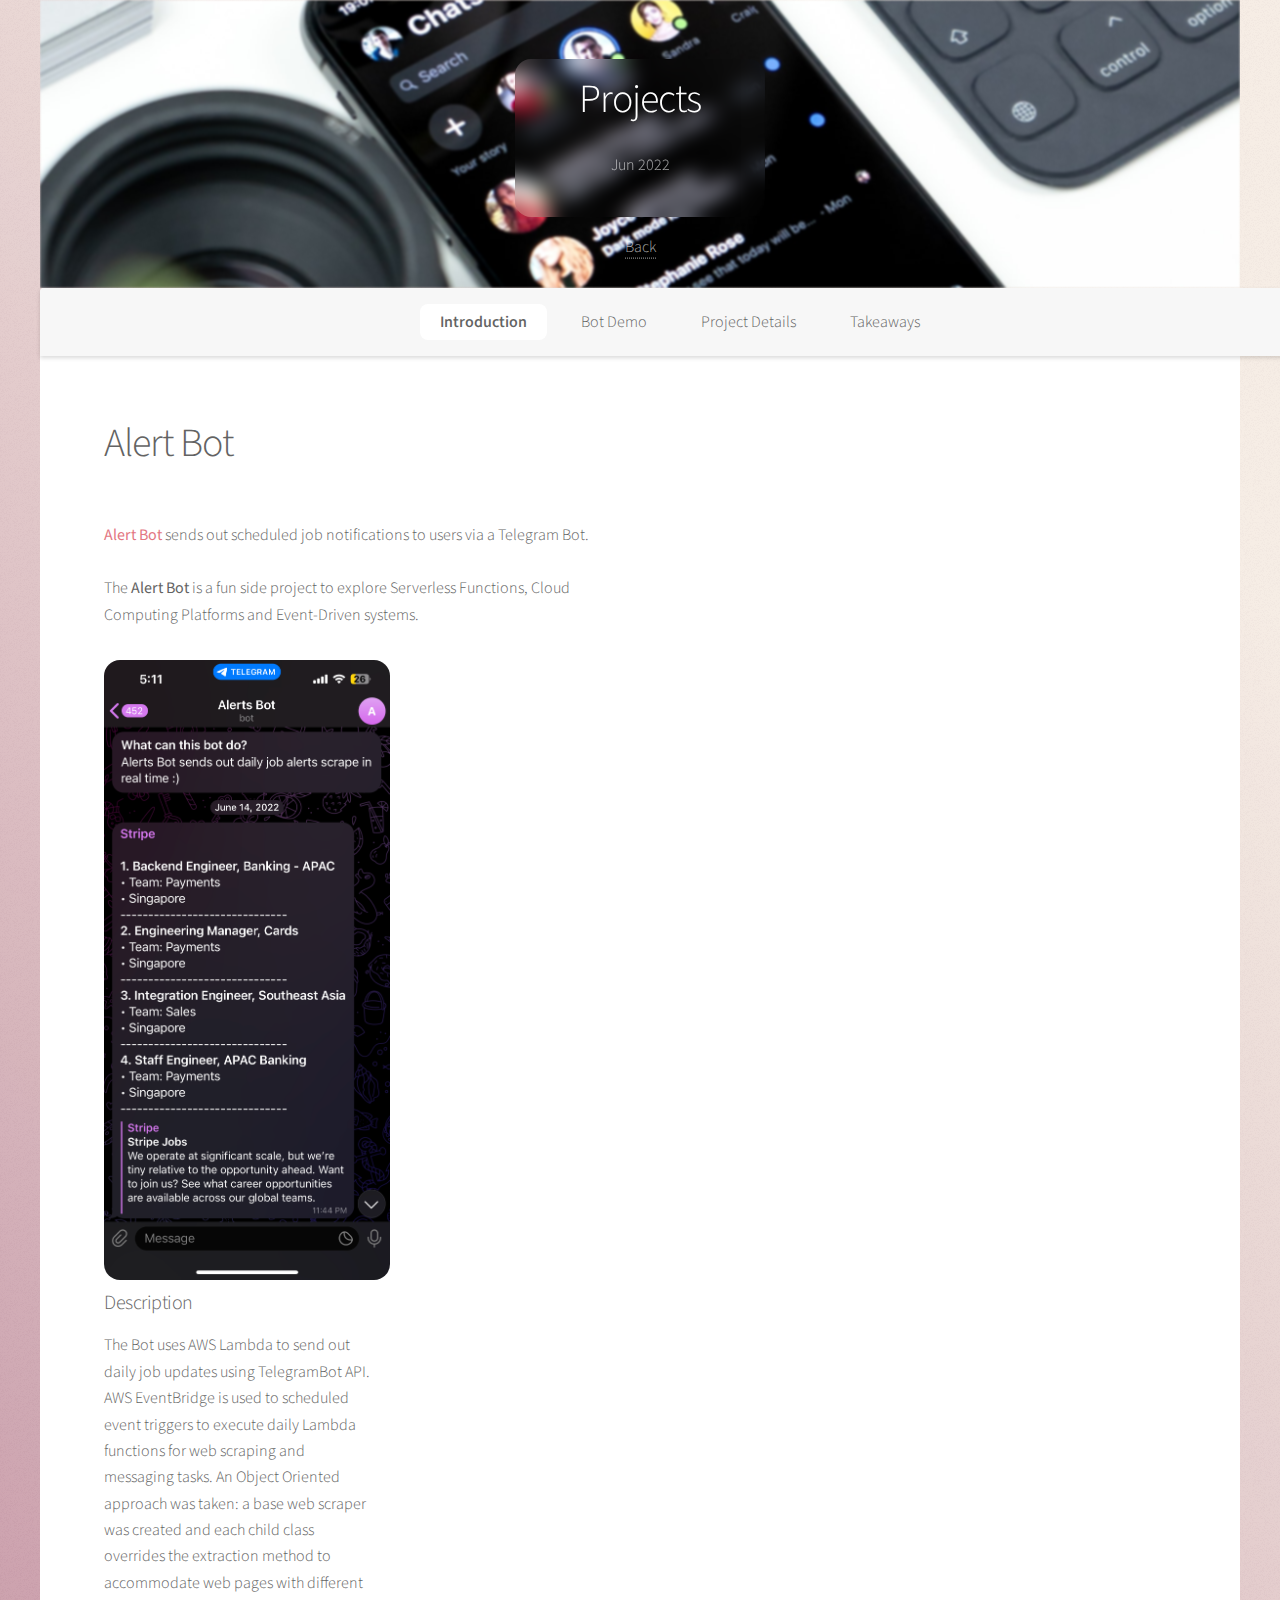
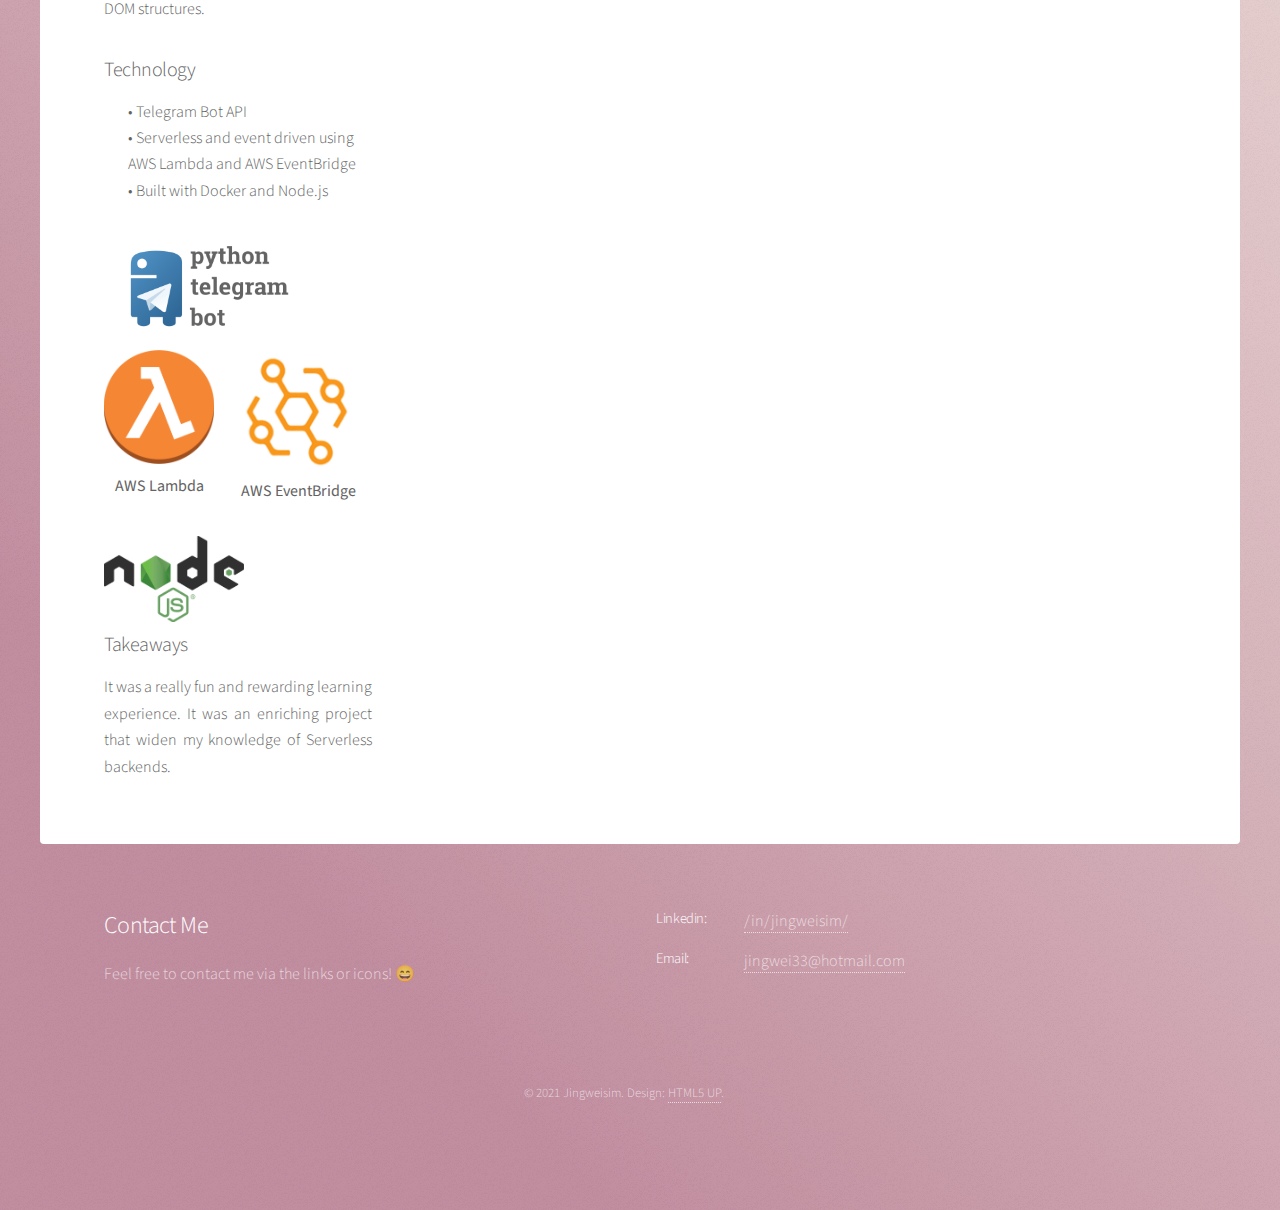
==== alert-bot.html @ 03fb966a "added new projects" ====
<!DOCTYPE HTML>
<!--
	Stellar by HTML5 UP
	html5up.net | @ajlkn
	Free for personal and commercial use under the CCA 3.0 license (html5up.net/license)
-->
<html>
	<head>
        <!-- Global site tag (gtag.js) - Google Analytics -->
        <script src="https://www.googletagmanager.com/gtag/js?id=G-2GZ9JSPRNE"></script>
        <script src="./assets/js/gtag.js"></script>

		<title>Alert Bot</title>
		<meta charset="utf-8" />
		<meta name="viewport" content="width=device-width, initial-scale=1, user-scalable=no" />
		<link rel="stylesheet" href="assets/css/main.css" />
		<noscript><link rel="stylesheet" href="assets/css/noscript.css" /></noscript>
        <link rel="stylesheet" href="https://cdn.jsdelivr.net/npm/bootstrap@4.6.2/dist/css/bootstrap.min.css" integrity="sha384-xOolHFLEh07PJGoPkLv1IbcEPTNtaed2xpHsD9ESMhqIYd0nLMwNLD69Npy4HI+N" crossorigin="anonymous">
	</head>
	<body class="is-preload">
		<!-- Wrapper -->
			<div id="wrapper">

				<!-- Header -->
                <div style="overflow: hidden;">
                    <div class="header-text">
                        <div class="foreground">
                            <h1 class="text-light">Projects</h1>
                            <p class="text-light">Jun 2022</p>
                        </div>
                        <a href="/#projects" class="btn btn-secondary px-4 mb-3 text-white">Back</a>
                    </div>
					<header id="header" class="telegram-bg"></z>
                </div>
                    <!-- Nav -->
                    <nav id="nav">
                        <ul>
                            <li><a href="#content" class="active">Introduction</a></li>
                            <li><a href="#bot">Bot Demo</a></li>
                            <li><a href="#details">Project Details</a></li>
                            <li><a href="#takeaways">Takeaways</a></li>
                        </ul>
                    </nav>

				<!-- Main -->
					<div id="main">

                    <!-- Content -->
                        <section id="content" class="main p-3">
                            <div class="container w-100 p-0">

                                <h1 class="pt-4">Alert Bot</h1>
                                <br>
                                <p>
                                    <b><span style="color: #e37682;">Alert Bot </span></b> sends out scheduled job notifications to users via a Telegram Bot.
                                    <br><br>
                                    The <b>Alert Bot</b> is a fun side project to explore Serverless Functions, Cloud Computing Platforms and Event-Driven systems.
                                </p>
                                <div class="row m-4 mb-3">
                                    <div id="bot" class="col-lg-12 align-center">
                                        <img src="images/alert_bot.png" class="phone-gif" alt="" />
                                    </div>
                                </div>

                                <div id="details" class="container px-1 pb-1 pt-3 mb-1">
                                    <h3>Description</h3>
                                    <p>
                                        The Bot uses AWS Lambda to send out daily job updates using TelegramBot API. 
                                        AWS EventBridge is used to scheduled event triggers to execute daily Lambda functions for web scraping and messaging tasks. An Object Oriented approach was taken: a base web scraper 
                                        was created and each child class overrides the extraction method to accommodate web pages with different DOM structures.
                                </div>


                                <div class="container p-1 mb-1">
                                    <h3>
                                        Technology
                                    </h3>
                                    <ul class="d-inline-block align-left p-0" style="list-style-type: none;">
                                        <li class="p-0">&#8226 Telegram Bot API</li>
                                        <li class="p-0">&#8226 Serverless and event driven using AWS Lambda and AWS EventBridge</li>
                                        <li class="p-0">&#8226 Built with Docker and Node.js</li>
                                    </ul>
                                </div>

                                <div class="container p-1 mb-3">
                                    <div class="row">
                                        <div class="col-lg-3 col-md-6 align-center">
                                            <img src="./images/telegram_bot_API.png" width="210" alt="" class="p-3">
                                        </div>
                                        <div class="col-lg-3 col-md-6 align-center">
                                            <img src="./images/aws_lambda.png" width="110" alt="" class="px-3 pt-2 pb-1">
                                            <p><b>AWS Lambda</b></p>
                                        </div>
                                        <div class="col-lg-3 col-md-6 align-center">
                                            <img src="./images/aws_eventbridge.png" width="120" alt="" class="px-3 pt-2 pb-0">
                                            <p><b>AWS EventBridge</b></p>
                                        </div>
                                        <div class="col-lg-3 col-md-6 align-center">
                                            <img src="./images/node.png" width="140" alt="" class="p-3 pt-4">
                                        </div>
                                    </div>
                                </div>
                                    

                                <div class="container mb-5">
                                    <h3 id="takeaways">Takeaways</h3>
                                    <p class="justify">
                                        It was a really fun and rewarding learning experience. It was an enriching project that widen my knowledge of Serverless backends.    
                                    </p>
                                </div>
                    
                            </div>
                        </section>
                    </div>


				<!-- Footer -->
                <footer id="footer">
                    <section>
                        <h2 class="text-dark">Contact Me</h2>
                        <p>Feel free to contact me via the links or icons! &#128516</p>
                        <ul class="actions">
                        </ul>
                    </section>
                    <section>
                        <dl class="alt pt-2">
                            <dt><h5 class="text-dark">Linkedin:</h5></dt>
                            <dd><a href="https://www.linkedin.com/in/jingweisim/">/in/jingweisim/</a></dd>
                            <dt><h5 class="text-dark">Email:</h5></dt>
                            <dd><a href="mailto:jingwei33@hotmail.com">jingwei33@hotmail.com</a></dd>
                        </dl>
                    </section>
                    <p class="copyright">&copy; 2021 Jingweisim. Design: <a href="https://html5up.net">HTML5 UP</a>.</p>
                </footer>


			</div>

		<!-- Scripts -->
			<script src="assets/js/jquery.min.js"></script>
			<script src="assets/js/jquery.scrollex.min.js"></script>
			<script src="assets/js/jquery.scrolly.min.js"></script>
			<script src="assets/js/browser.min.js"></script>
			<script src="assets/js/breakpoints.min.js"></script>
			<script src="assets/js/util.js"></script>
			<script src="assets/js/main.js"></script>
        <!-- Bootstrap Scripts -->
        <script src="https://cdn.jsdelivr.net/npm/jquery@3.5.1/dist/jquery.slim.min.js" integrity="sha384-DfXdz2htPH0lsSSs5nCTpuj/zy4C+OGpamoFVy38MVBnE+IbbVYUew+OrCXaRkfj" crossorigin="anonymous"></script>
        <script src="https://cdn.jsdelivr.net/npm/popper.js@1.16.1/dist/umd/popper.min.js" integrity="sha384-9/reFTGAW83EW2RDu2S0VKaIzap3H66lZH81PoYlFhbGU+6BZp6G7niu735Sk7lN" crossorigin="anonymous"></script>
        <script src="https://cdn.jsdelivr.net/npm/bootstrap@4.6.2/dist/js/bootstrap.min.js" integrity="sha384-+sLIOodYLS7CIrQpBjl+C7nPvqq+FbNUBDunl/OZv93DB7Ln/533i8e/mZXLi/P+" crossorigin="anonymous"></script>   

	</body>
</html>
---- assets/css/main.css ----
@import url(fontawesome-all.min.css);
@import 'https://fonts.googleapis.com/css?family=Source+Sans+Pro:300,400';
@import 'https://fonts.googleapis.com/css?family=Roboto';

/*
	Stellar by HTML5 UP
	html5up.net | @ajlkn
	Free for personal and commercial use under the CCA 3.0 license (html5up.net/license)
*/

html, body, div, span, applet, object,
iframe, h1, h2, h3, h4, h5, h6, p, blockquote,
pre, a, abbr, acronym, address, big, cite,
code, del, dfn, em, img, ins, kbd, q, s, samp,
small, strike, strong, sub, sup, tt, var, b,
u, i, center, dl, dt, dd, ol, ul, li, fieldset,
form, label, legend, table, caption, tbody,
tfoot, thead, tr, th, td, article, aside,
canvas, details, embed, figure, figcaption,
footer, header, hgroup, menu, nav, output, ruby,
section, summary, time, mark, audio, video {
	margin: 0;
	padding: 0;
	border: 0;
	font-size: 100%;
	font: inherit;
	vertical-align: baseline;}

article, aside, details, figcaption, figure,
footer, header, hgroup, menu, nav, section {
	display: block;}

body {
	line-height: 1;
}

ol, ul {
	list-style: none;
}

blockquote, q {
	quotes: none;
}

	blockquote:before, blockquote:after, q:before, q:after {
		content: '';
		content: none;
	}

table {
	border-collapse: collapse;
	border-spacing: 0;
}

body {
	-webkit-text-size-adjust: none;
}

mark {
	background-color: transparent;
	color: inherit;
}

input::-moz-focus-inner {
	border: 0;
	padding: 0;
}

input, select, textarea {
	-moz-appearance: none;
	-webkit-appearance: none;
	-ms-appearance: none;
	appearance: none;
}

/* Basic */

	@-ms-viewport {
		width: device-width;
	}

	body {
		-ms-overflow-style: scrollbar;
	}

	@media screen and (max-width: 480px) {

		html, body {
			min-width: 320px;
		}

	}

	html {
		box-sizing: border-box;
	}

	*, *:before, *:after {
		box-sizing: inherit;
	}

	body {
		/* background-color: #e37682; */
        background-image: url("images/overlay.png"), -moz-linear-gradient(45deg,  #C38D9E 15%,#FAF0E6 85%);
		background-image: url("images/overlay.png"), -webkit-linear-gradient(45deg, #C38D9E 15%,#FAF0E6 85%);
		background-image: url("images/overlay.png"), -ms-linear-gradient(45deg, #C38D9E 15%,#FAF0E6 85%);
		background-image: url("images/overlay.png"), linear-gradient(45deg, #C38D9E 15%,#FAF0E6 85%);
	}

		body.is-preload *, body.is-preload *:before, body.is-preload *:after {
			-moz-animation: none !important;
			-webkit-animation: none !important;
			-ms-animation: none !important;
			animation: none !important;
			-moz-transition: none !important;
			-webkit-transition: none !important;
			-ms-transition: none !important;
			transition: none !important;
		}

/* Type */

	body {
		/* background-color: #e37682; */
		color: rgba(255, 255, 255, 0.65);
	}

	body, input, select, textarea {
		font-family: "Source Sans Pro", Helvetica, sans-serif;
		font-size: 17pt;
		font-weight: 300;
		line-height: 1.65;
	}

		@media screen and (max-width: 1680px) {

			body, input, select, textarea {
				font-size: 14pt;
			}

		}

		@media screen and (max-width: 1280px) {

			body, input, select, textarea {
				font-size: 12pt;
			}

		}

		@media screen and (max-width: 360px) {

			body, input, select, textarea {
				font-size: 11pt;
			}

		}

	a {
		-moz-transition: color 0.2s ease, border-bottom 0.2s ease;
		-webkit-transition: color 0.2s ease, border-bottom 0.2s ease;
		-ms-transition: color 0.2s ease, border-bottom 0.2s ease;
		transition: color 0.2s ease, border-bottom 0.2s ease;
		text-decoration: none;
		border-bottom: dotted 1px;
		color: inherit;
	}

		a:hover {
			border-bottom-color: transparent;
		}

	strong, b {
		font-weight: 400;
	}

	em, i {
		font-style: italic;
	}

	p {
		margin: 0 0 2em 0;
	}

		p.content {
			-moz-columns: 20em 2;
			-webkit-columns: 20em 2;
			-ms-columns: 20em 2;
			columns: 20em 2;
			-moz-column-gap: 2em;
			-webkit-column-gap: 2em;
			-ms-column-gap: 2em;
			column-gap: 2em;
			text-align: justify;
		}

	h1, h2, h3, h4, h5, h6 {
		font-weight: 300;
		line-height: 1.5;
		margin: 0 0 0.7em 0;
		letter-spacing: -0.025em;
	}

		h1 a, h2 a, h3 a, h4 a, h5 a, h6 a {
			color: inherit;
			text-decoration: none;
		}

	h1 {
		font-size: 2.5em;
		line-height: 1.2;
	}

	h2 {
		font-size: 1.5em;
	}

	h3 {
		font-size: 1.25em;
	}

	h4 {
		font-size: 1.1em;
	}

	h5 {
		font-size: 0.9em;
	}

	h6 {
		font-size: 0.7em;
	}

	@media screen and (max-width: 736px) {

		h1 {
			font-size: 2em;
		}

	}

	sub {
		font-size: 0.8em;
		position: relative;
		top: 0.5em;
	}

	sup {
		font-size: 0.8em;
		position: relative;
		top: -0.5em;
	}

	blockquote {
		border-left: solid 4px;
		font-style: italic;
		margin: 0 0 2em 0;
		padding: 0.5em 0 0.5em 2em;
	}

	code {
		border-radius: 8px;
		border: solid 1px;
		font-family: "Courier New", monospace;
		font-size: 0.9em;
		margin: 0 0.25em;
		padding: 0.25em 0.65em;
	}

	pre {
		-webkit-overflow-scrolling: touch;
		font-family: "Courier New", monospace;
		font-size: 0.9em;
		margin: 0 0 2em 0;
	}

		pre code {
			display: block;
			line-height: 1.75;
			padding: 1em 1.5em;
			overflow-x: auto;
		}

	hr {
		border: 0;
		border-bottom: solid 1px;
		margin: 2em 0;
	}

		hr.major {
			margin: 3em 0;
		}

	.align-left {
		text-align: left;
	}

	.align-center {
		text-align: center;
	}

	.align-right {
		text-align: right;
	}

	input, select, textarea {
		color: #ffffff;
	}

	a:hover {
		color: #ffffff;
	}

	strong, b {
		color: #ffffff;
	}

	h1, h2, h3, h4, h5, h6 {
		color: #ffffff;
	}

	blockquote {
		border-left-color: rgba(255, 255, 255, 0.35);
	}

	code {
		background: rgba(255, 255, 255, 0.075);
		border-color: rgba(255, 255, 255, 0.35);
	}

	hr {
		border-bottom-color: rgba(255, 255, 255, 0.35);
	}

    .justify {
        text-align: justify;
        text-justify: inter-word;
    }

/* Card */
    .card {
        box-shadow: 0 2px 4px 0 rgba(182, 181, 181, 0.5);
        width: 100%;
        height: auto;
    }

    .project-card {
        max-height: 950px;
    }

    .work-experience-card {
        max-height: 300px;
    }


/* Card Images */
    .container {
        position: relative;
        width: 50%;
    }

    .card-image {
        display: block;
        width: 100%;
        height: auto;
        border-radius: 5px;
    }

    .overlay {
        position: absolute;
        top: 0;
        bottom: 0;
        left: 1;
        right: 1;
        height: 100%;
        width: 100%;
        opacity: 0;
        transition: .5s ease;
        /* background-color: #e37682; */
        border-radius: 5px;
    }

    .style1 {
        background-color: #90ACD1;
    }

    .style2 {
        background-color: #E8A87C;
    }

    .container:hover .overlay {
        opacity: 0.90;
    }
    
    .title {
        font-weight: bold;
        color: white;
        font-size: 28px;
        position: absolute;
        top: 50%;
        left: 50%;
        -webkit-transform: translate(-50%, -50%);
        -ms-transform: translate(-50%, -50%);
        transform: translate(-50%, -50%);
        text-align: center;
    }

    .description {
        color: white;
        font-size: 15px;
        position: absolute;
        top: 85%;
        left: 50%;
        -webkit-transform: translate(-50%, -50%);
        -ms-transform: translate(-50%, -50%);
        transform: translate(-50%, -50%);
        text-align: center;
    }

/* Card Column */
    /* .card-columns {
        @media (max-width: 576px) {
            .card-columns {
                column-count: 1;
            }
        }

        @media (max-width: 768px) {
            .card-columns {
                column-count: 2;
            }
        }

        @media (max-width: 992px) {
            .card-columns {
                column-count: 2;
            }
        }

        @media (max-width: 1200px) {
            .card-columns {
                column-count: 2;
            }
        }
    } */
/* 
    .card-columns {
        @media (max-width: 576px) {
            .card-columns {
                column-count: 1;
            }
        }
    } */



/* Row */

	.row {
		display: flex;
		flex-wrap: wrap;
		box-sizing: border-box;
		align-items: stretch;
	}

		.row > * {
			box-sizing: border-box;
		}

		.row.gtr-uniform > * > :last-child {
			margin-bottom: 0;
		}

		.row.aln-left {
			justify-content: flex-start;
		}

		.row.aln-center {
			justify-content: center;
		}

		.row.aln-right {
			justify-content: flex-end;
		}

		.row.aln-top {
			align-items: flex-start;
		}

		.row.aln-middle {
			align-items: center;
		}

		.row.aln-bottom {
			align-items: flex-end;
		}

		.row > .imp {
			order: -1;
		}

		.row > .col-1 {
			width: 8.33333%;
		}

		.row > .off-1 {
			margin-left: 8.33333%;
		}

		.row > .col-2 {
			width: 16.66667%;
		}

		.row > .off-2 {
			margin-left: 16.66667%;
		}

		.row > .col-3 {
			width: 25%;
		}

		.row > .off-3 {
			margin-left: 25%;
		}

		.row > .col-4 {
			width: 33.33333%;
		}

		.row > .off-4 {
			margin-left: 33.33333%;
		}

		.row > .col-5 {
			width: 41.66667%;
		}

		.row > .off-5 {
			margin-left: 41.66667%;
		}

		.row > .col-6 {
			width: 50%;
		}

		.row > .off-6 {
			margin-left: 50%;
		}

		.row > .col-7 {
			width: 58.33333%;
		}

		.row > .off-7 {
			margin-left: 58.33333%;
		}

		.row > .col-8 {
			width: 66.66667%;
		}

		.row > .off-8 {
			margin-left: 66.66667%;
		}

		.row > .col-9 {
			width: 75%;
		}

		.row > .off-9 {
			margin-left: 75%;
		}

		.row > .col-10 {
			width: 83.33333%;
		}

		.row > .off-10 {
			margin-left: 83.33333%;
		}

		.row > .col-11 {
			width: 91.66667%;
		}

		.row > .off-11 {
			margin-left: 91.66667%;
		}

		.row > .col-12 {
			width: 100%;
		}

		.row > .off-12 {
			margin-left: 100%;
		}

		.row.gtr-0 {
			margin-top: 0;
			margin-left: 0em;
		}

			.row.gtr-0 > * {
				padding: 0 0 0 0em;
			}

			.row.gtr-0.gtr-uniform {
				margin-top: 0em;
			}

				.row.gtr-0.gtr-uniform > * {
					padding-top: 0em;
				}

		.row.gtr-25 {
			margin-top: 0;
			margin-left: -0.375em;
		}

			.row.gtr-25 > * {
				padding: 0 0 0 0.375em;
			}

			.row.gtr-25.gtr-uniform {
				margin-top: -0.375em;
			}

				.row.gtr-25.gtr-uniform > * {
					padding-top: 0.375em;
				}

		.row.gtr-50 {
			margin-top: 0;
			margin-left: -0.75em;
		}

			.row.gtr-50 > * {
				padding: 0 0 0 0.75em;
			}

			.row.gtr-50.gtr-uniform {
				margin-top: -0.75em;
			}

				.row.gtr-50.gtr-uniform > * {
					padding-top: 0.75em;
				}

		.row {
			margin-top: 0;
			margin-left: -1.5em;
		}

			.row > * {
				padding: 0 0 0 1.5em;
			}

			.row.gtr-uniform {
				margin-top: -1.5em;
			}

				.row.gtr-uniform > * {
					padding-top: 1.5em;
				}

		.row.gtr-150 {
			margin-top: 0;
			margin-left: -2.25em;
		}

			.row.gtr-150 > * {
				padding: 0 0 0 2.25em;
			}

			.row.gtr-150.gtr-uniform {
				margin-top: -2.25em;
			}

				.row.gtr-150.gtr-uniform > * {
					padding-top: 2.25em;
				}

		.row.gtr-200 {
			margin-top: 0;
			margin-left: -3em;
		}

			.row.gtr-200 > * {
				padding: 0 0 0 3em;
			}

			.row.gtr-200.gtr-uniform {
				margin-top: -3em;
			}

				.row.gtr-200.gtr-uniform > * {
					padding-top: 3em;
				}

		@media screen and (max-width: 1680px) {

			.row {
				display: flex;
				flex-wrap: wrap;
				box-sizing: border-box;
				align-items: stretch;
			}

				.row > * {
					box-sizing: border-box;
				}

				.row.gtr-uniform > * > :last-child {
					margin-bottom: 0;
				}

				.row.aln-left {
					justify-content: flex-start;
				}

				.row.aln-center {
					justify-content: center;
				}

				.row.aln-right {
					justify-content: flex-end;
				}

				.row.aln-top {
					align-items: flex-start;
				}

				.row.aln-middle {
					align-items: center;
				}

				.row.aln-bottom {
					align-items: flex-end;
				}

				.row > .imp-xlarge {
					order: -1;
				}

				.row > .col-1-xlarge {
					width: 8.33333%;
				}

				.row > .off-1-xlarge {
					margin-left: 8.33333%;
				}

				.row > .col-2-xlarge {
					width: 16.66667%;
				}

				.row > .off-2-xlarge {
					margin-left: 16.66667%;
				}

				.row > .col-3-xlarge {
					width: 25%;
				}

				.row > .off-3-xlarge {
					margin-left: 25%;
				}

				.row > .col-4-xlarge {
					width: 33.33333%;
				}

				.row > .off-4-xlarge {
					margin-left: 33.33333%;
				}

				.row > .col-5-xlarge {
					width: 41.66667%;
				}

				.row > .off-5-xlarge {
					margin-left: 41.66667%;
				}

				.row > .col-6-xlarge {
					width: 50%;
				}

				.row > .off-6-xlarge {
					margin-left: 50%;
				}

				.row > .col-7-xlarge {
					width: 58.33333%;
				}

				.row > .off-7-xlarge {
					margin-left: 58.33333%;
				}

				.row > .col-8-xlarge {
					width: 66.66667%;
				}

				.row > .off-8-xlarge {
					margin-left: 66.66667%;
				}

				.row > .col-9-xlarge {
					width: 75%;
				}

				.row > .off-9-xlarge {
					margin-left: 75%;
				}

				.row > .col-10-xlarge {
					width: 83.33333%;
				}

				.row > .off-10-xlarge {
					margin-left: 83.33333%;
				}

				.row > .col-11-xlarge {
					width: 91.66667%;
				}

				.row > .off-11-xlarge {
					margin-left: 91.66667%;
				}

				.row > .col-12-xlarge {
					width: 100%;
				}

				.row > .off-12-xlarge {
					margin-left: 100%;
				}

				.row.gtr-0 {
					margin-top: 0;
					margin-left: 0em;
				}

					.row.gtr-0 > * {
						padding: 0 0 0 0em;
					}

					.row.gtr-0.gtr-uniform {
						margin-top: 0em;
					}

						.row.gtr-0.gtr-uniform > * {
							padding-top: 0em;
						}

				.row.gtr-25 {
					margin-top: 0;
					margin-left: -0.375em;
				}

					.row.gtr-25 > * {
						padding: 0 0 0 0.375em;
					}

					.row.gtr-25.gtr-uniform {
						margin-top: -0.375em;
					}

						.row.gtr-25.gtr-uniform > * {
							padding-top: 0.375em;
						}

				.row.gtr-50 {
					margin-top: 0;
					margin-left: -0.75em;
				}

					.row.gtr-50 > * {
						padding: 0 0 0 0.75em;
					}

					.row.gtr-50.gtr-uniform {
						margin-top: -0.75em;
					}

						.row.gtr-50.gtr-uniform > * {
							padding-top: 0.75em;
						}

				.row {
					margin-top: 0;
					margin-left: -1.5em;
				}

					.row > * {
						padding: 0 0 0 1.5em;
					}

					.row.gtr-uniform {
						margin-top: -1.5em;
					}

						.row.gtr-uniform > * {
							padding-top: 1.5em;
						}

				.row.gtr-150 {
					margin-top: 0;
					margin-left: -2.25em;
				}

					.row.gtr-150 > * {
						padding: 0 0 0 2.25em;
					}

					.row.gtr-150.gtr-uniform {
						margin-top: -2.25em;
					}

						.row.gtr-150.gtr-uniform > * {
							padding-top: 2.25em;
						}

				.row.gtr-200 {
					margin-top: 0;
					margin-left: -3em;
				}

					.row.gtr-200 > * {
						padding: 0 0 0 3em;
					}

					.row.gtr-200.gtr-uniform {
						margin-top: -3em;
					}

						.row.gtr-200.gtr-uniform > * {
							padding-top: 3em;
						}

		}

		@media screen and (max-width: 1280px) {

			.row {
				display: flex;
				flex-wrap: wrap;
				box-sizing: border-box;
				align-items: stretch;
			}

				.row > * {
					box-sizing: border-box;
				}

				.row.gtr-uniform > * > :last-child {
					margin-bottom: 0;
				}

				.row.aln-left {
					justify-content: flex-start;
				}

				.row.aln-center {
					justify-content: center;
				}

				.row.aln-right {
					justify-content: flex-end;
				}

				.row.aln-top {
					align-items: flex-start;
				}

				.row.aln-middle {
					align-items: center;
				}

				.row.aln-bottom {
					align-items: flex-end;
				}

				.row > .imp-large {
					order: -1;
				}

				.row > .col-1-large {
					width: 8.33333%;
				}

				.row > .off-1-large {
					margin-left: 8.33333%;
				}

				.row > .col-2-large {
					width: 16.66667%;
				}

				.row > .off-2-large {
					margin-left: 16.66667%;
				}

				.row > .col-3-large {
					width: 25%;
				}

				.row > .off-3-large {
					margin-left: 25%;
				}

				.row > .col-4-large {
					width: 33.33333%;
				}

				.row > .off-4-large {
					margin-left: 33.33333%;
				}

				.row > .col-5-large {
					width: 41.66667%;
				}

				.row > .off-5-large {
					margin-left: 41.66667%;
				}

				.row > .col-6-large {
					width: 50%;
				}

				.row > .off-6-large {
					margin-left: 50%;
				}

				.row > .col-7-large {
					width: 58.33333%;
				}

				.row > .off-7-large {
					margin-left: 58.33333%;
				}

				.row > .col-8-large {
					width: 66.66667%;
				}

				.row > .off-8-large {
					margin-left: 66.66667%;
				}

				.row > .col-9-large {
					width: 75%;
				}

				.row > .off-9-large {
					margin-left: 75%;
				}

				.row > .col-10-large {
					width: 83.33333%;
				}

				.row > .off-10-large {
					margin-left: 83.33333%;
				}

				.row > .col-11-large {
					width: 91.66667%;
				}

				.row > .off-11-large {
					margin-left: 91.66667%;
				}

				.row > .col-12-large {
					width: 100%;
				}

				.row > .off-12-large {
					margin-left: 100%;
				}

				.row.gtr-0 {
					margin-top: 0;
					margin-left: 0em;
				}

					.row.gtr-0 > * {
						padding: 0 0 0 0em;
					}

					.row.gtr-0.gtr-uniform {
						margin-top: 0em;
					}

						.row.gtr-0.gtr-uniform > * {
							padding-top: 0em;
						}

				.row.gtr-25 {
					margin-top: 0;
					margin-left: -0.375em;
				}

					.row.gtr-25 > * {
						padding: 0 0 0 0.375em;
					}

					.row.gtr-25.gtr-uniform {
						margin-top: -0.375em;
					}

						.row.gtr-25.gtr-uniform > * {
							padding-top: 0.375em;
						}

				.row.gtr-50 {
					margin-top: 0;
					margin-left: -0.75em;
				}

					.row.gtr-50 > * {
						padding: 0 0 0 0.75em;
					}

					.row.gtr-50.gtr-uniform {
						margin-top: -0.75em;
					}

						.row.gtr-50.gtr-uniform > * {
							padding-top: 0.75em;
						}

				.row {
					margin-top: 0;
					margin-left: -1.5em;
				}

					.row > * {
						padding: 0 0 0 1.5em;
					}

					.row.gtr-uniform {
						margin-top: -1.5em;
					}

						.row.gtr-uniform > * {
							padding-top: 1.5em;
						}

				.row.gtr-150 {
					margin-top: 0;
					margin-left: -2.25em;
				}

					.row.gtr-150 > * {
						padding: 0 0 0 2.25em;
					}

					.row.gtr-150.gtr-uniform {
						margin-top: -2.25em;
					}

						.row.gtr-150.gtr-uniform > * {
							padding-top: 2.25em;
						}

				.row.gtr-200 {
					margin-top: 0;
					margin-left: -3em;
				}

					.row.gtr-200 > * {
						padding: 0 0 0 3em;
					}

					.row.gtr-200.gtr-uniform {
						margin-top: -3em;
					}

						.row.gtr-200.gtr-uniform > * {
							padding-top: 3em;
						}

		}

		@media screen and (max-width: 980px) {

			.row {
				display: flex;
				flex-wrap: wrap;
				box-sizing: border-box;
				align-items: stretch;
			}

				.row > * {
					box-sizing: border-box;
				}

				.row.gtr-uniform > * > :last-child {
					margin-bottom: 0;
				}

				.row.aln-left {
					justify-content: flex-start;
				}

				.row.aln-center {
					justify-content: center;
				}

				.row.aln-right {
					justify-content: flex-end;
				}

				.row.aln-top {
					align-items: flex-start;
				}

				.row.aln-middle {
					align-items: center;
				}

				.row.aln-bottom {
					align-items: flex-end;
				}

				.row > .imp-medium {
					order: -1;
				}

				.row > .col-1-medium {
					width: 8.33333%;
				}

				.row > .off-1-medium {
					margin-left: 8.33333%;
				}

				.row > .col-2-medium {
					width: 16.66667%;
				}

				.row > .off-2-medium {
					margin-left: 16.66667%;
				}

				.row > .col-3-medium {
					width: 25%;
				}

				.row > .off-3-medium {
					margin-left: 25%;
				}

				.row > .col-4-medium {
					width: 33.33333%;
				}

				.row > .off-4-medium {
					margin-left: 33.33333%;
				}

				.row > .col-5-medium {
					width: 41.66667%;
				}

				.row > .off-5-medium {
					margin-left: 41.66667%;
				}

				.row > .col-6-medium {
					width: 50%;
				}

				.row > .off-6-medium {
					margin-left: 50%;
				}

				.row > .col-7-medium {
					width: 58.33333%;
				}

				.row > .off-7-medium {
					margin-left: 58.33333%;
				}

				.row > .col-8-medium {
					width: 66.66667%;
				}

				.row > .off-8-medium {
					margin-left: 66.66667%;
				}

				.row > .col-9-medium {
					width: 75%;
				}

				.row > .off-9-medium {
					margin-left: 75%;
				}

				.row > .col-10-medium {
					width: 83.33333%;
				}

				.row > .off-10-medium {
					margin-left: 83.33333%;
				}

				.row > .col-11-medium {
					width: 91.66667%;
				}

				.row > .off-11-medium {
					margin-left: 91.66667%;
				}

				.row > .col-12-medium {
					width: 100%;
				}

				.row > .off-12-medium {
					margin-left: 100%;
				}

				.row.gtr-0 {
					margin-top: 0;
					margin-left: 0em;
				}

					.row.gtr-0 > * {
						padding: 0 0 0 0em;
					}

					.row.gtr-0.gtr-uniform {
						margin-top: 0em;
					}

						.row.gtr-0.gtr-uniform > * {
							padding-top: 0em;
						}

				.row.gtr-25 {
					margin-top: 0;
					margin-left: -0.375em;
				}

					.row.gtr-25 > * {
						padding: 0 0 0 0.375em;
					}

					.row.gtr-25.gtr-uniform {
						margin-top: -0.375em;
					}

						.row.gtr-25.gtr-uniform > * {
							padding-top: 0.375em;
						}

				.row.gtr-50 {
					margin-top: 0;
					margin-left: -0.75em;
				}

					.row.gtr-50 > * {
						padding: 0 0 0 0.75em;
					}

					.row.gtr-50.gtr-uniform {
						margin-top: -0.75em;
					}

						.row.gtr-50.gtr-uniform > * {
							padding-top: 0.75em;
						}

				.row {
					margin-top: 0;
					margin-left: -1.5em;
				}

					.row > * {
						padding: 0 0 0 1.5em;
					}

					.row.gtr-uniform {
						margin-top: -1.5em;
					}

						.row.gtr-uniform > * {
							padding-top: 1.5em;
						}

				.row.gtr-150 {
					margin-top: 0;
					margin-left: -2.25em;
				}

					.row.gtr-150 > * {
						padding: 0 0 0 2.25em;
					}

					.row.gtr-150.gtr-uniform {
						margin-top: -2.25em;
					}

						.row.gtr-150.gtr-uniform > * {
							padding-top: 2.25em;
						}

				.row.gtr-200 {
					margin-top: 0;
					margin-left: -3em;
				}

					.row.gtr-200 > * {
						padding: 0 0 0 3em;
					}

					.row.gtr-200.gtr-uniform {
						margin-top: -3em;
					}

						.row.gtr-200.gtr-uniform > * {
							padding-top: 3em;
						}

		}

		@media screen and (max-width: 736px) {

			.row {
				display: flex;
				flex-wrap: wrap;
				box-sizing: border-box;
				align-items: stretch;
			}

				.row > * {
					box-sizing: border-box;
				}

				.row.gtr-uniform > * > :last-child {
					margin-bottom: 0;
				}

				.row.aln-left {
					justify-content: flex-start;
				}

				.row.aln-center {
					justify-content: center;
				}

				.row.aln-right {
					justify-content: flex-end;
				}

				.row.aln-top {
					align-items: flex-start;
				}

				.row.aln-middle {
					align-items: center;
				}

				.row.aln-bottom {
					align-items: flex-end;
				}

				.row > .imp-small {
					order: -1;
				}

				.row > .col-1-small {
					width: 8.33333%;
				}

				.row > .off-1-small {
					margin-left: 8.33333%;
				}

				.row > .col-2-small {
					width: 16.66667%;
				}

				.row > .off-2-small {
					margin-left: 16.66667%;
				}

				.row > .col-3-small {
					width: 25%;
				}

				.row > .off-3-small {
					margin-left: 25%;
				}

				.row > .col-4-small {
					width: 33.33333%;
				}

				.row > .off-4-small {
					margin-left: 33.33333%;
				}

				.row > .col-5-small {
					width: 41.66667%;
				}

				.row > .off-5-small {
					margin-left: 41.66667%;
				}

				.row > .col-6-small {
					width: 50%;
				}

				.row > .off-6-small {
					margin-left: 50%;
				}

				.row > .col-7-small {
					width: 58.33333%;
				}

				.row > .off-7-small {
					margin-left: 58.33333%;
				}

				.row > .col-8-small {
					width: 66.66667%;
				}

				.row > .off-8-small {
					margin-left: 66.66667%;
				}

				.row > .col-9-small {
					width: 75%;
				}

				.row > .off-9-small {
					margin-left: 75%;
				}

				.row > .col-10-small {
					width: 83.33333%;
				}

				.row > .off-10-small {
					margin-left: 83.33333%;
				}

				.row > .col-11-small {
					width: 91.66667%;
				}

				.row > .off-11-small {
					margin-left: 91.66667%;
				}

				.row > .col-12-small {
					width: 100%;
				}

				.row > .off-12-small {
					margin-left: 100%;
				}

				.row.gtr-0 {
					margin-top: 0;
					margin-left: 0em;
				}

					.row.gtr-0 > * {
						padding: 0 0 0 0em;
					}

					.row.gtr-0.gtr-uniform {
						margin-top: 0em;
					}

						.row.gtr-0.gtr-uniform > * {
							padding-top: 0em;
						}

				.row.gtr-25 {
					margin-top: 0;
					margin-left: -0.25em;
				}

					.row.gtr-25 > * {
						padding: 0 0 0 0.25em;
					}

					.row.gtr-25.gtr-uniform {
						margin-top: -0.25em;
					}

						.row.gtr-25.gtr-uniform > * {
							padding-top: 0.25em;
						}

				.row.gtr-50 {
					margin-top: 0;
					margin-left: -0.5em;
				}

					.row.gtr-50 > * {
						padding: 0 0 0 0.5em;
					}

					.row.gtr-50.gtr-uniform {
						margin-top: -0.5em;
					}

						.row.gtr-50.gtr-uniform > * {
							padding-top: 0.5em;
						}

				.row {
					margin-top: 0;
					margin-left: -1em;
				}

					.row > * {
						padding: 0 0 0 1em;
					}

					.row.gtr-uniform {
						margin-top: -1em;
					}

						.row.gtr-uniform > * {
							padding-top: 1em;
						}

				.row.gtr-150 {
					margin-top: 0;
					margin-left: -1.5em;
				}

					.row.gtr-150 > * {
						padding: 0 0 0 1.5em;
					}

					.row.gtr-150.gtr-uniform {
						margin-top: -1.5em;
					}

						.row.gtr-150.gtr-uniform > * {
							padding-top: 1.5em;
						}

				.row.gtr-200 {
					margin-top: 0;
					margin-left: -2em;
				}

					.row.gtr-200 > * {
						padding: 0 0 0 2em;
					}

					.row.gtr-200.gtr-uniform {
						margin-top: -2em;
					}

						.row.gtr-200.gtr-uniform > * {
							padding-top: 2em;
						}

		}

		@media screen and (max-width: 480px) {

			.row {
				display: flex;
				flex-wrap: wrap;
				box-sizing: border-box;
				align-items: stretch;
			}

				.row > * {
					box-sizing: border-box;
				}

				.row.gtr-uniform > * > :last-child {
					margin-bottom: 0;
				}

				.row.aln-left {
					justify-content: flex-start;
				}

				.row.aln-center {
					justify-content: center;
				}

				.row.aln-right {
					justify-content: flex-end;
				}

				.row.aln-top {
					align-items: flex-start;
				}

				.row.aln-middle {
					align-items: center;
				}

				.row.aln-bottom {
					align-items: flex-end;
				}

				.row > .imp-xsmall {
					order: -1;
				}

				.row > .col-1-xsmall {
					width: 8.33333%;
				}

				.row > .off-1-xsmall {
					margin-left: 8.33333%;
				}

				.row > .col-2-xsmall {
					width: 16.66667%;
				}

				.row > .off-2-xsmall {
					margin-left: 16.66667%;
				}

				.row > .col-3-xsmall {
					width: 25%;
				}

				.row > .off-3-xsmall {
					margin-left: 25%;
				}

				.row > .col-4-xsmall {
					width: 33.33333%;
				}

				.row > .off-4-xsmall {
					margin-left: 33.33333%;
				}

				.row > .col-5-xsmall {
					width: 41.66667%;
				}

				.row > .off-5-xsmall {
					margin-left: 41.66667%;
				}

				.row > .col-6-xsmall {
					width: 50%;
				}

				.row > .off-6-xsmall {
					margin-left: 50%;
				}

				.row > .col-7-xsmall {
					width: 58.33333%;
				}

				.row > .off-7-xsmall {
					margin-left: 58.33333%;
				}

				.row > .col-8-xsmall {
					width: 66.66667%;
				}

				.row > .off-8-xsmall {
					margin-left: 66.66667%;
				}

				.row > .col-9-xsmall {
					width: 75%;
				}

				.row > .off-9-xsmall {
					margin-left: 75%;
				}

				.row > .col-10-xsmall {
					width: 83.33333%;
				}

				.row > .off-10-xsmall {
					margin-left: 83.33333%;
				}

				.row > .col-11-xsmall {
					width: 91.66667%;
				}

				.row > .off-11-xsmall {
					margin-left: 91.66667%;
				}

				.row > .col-12-xsmall {
					width: 100%;
				}

				.row > .off-12-xsmall {
					margin-left: 100%;
				}

				.row.gtr-0 {
					margin-top: 0;
					margin-left: 0em;
				}

					.row.gtr-0 > * {
						padding: 0 0 0 0em;
					}

					.row.gtr-0.gtr-uniform {
						margin-top: 0em;
					}

						.row.gtr-0.gtr-uniform > * {
							padding-top: 0em;
						}

				.row.gtr-25 {
					margin-top: 0;
					margin-left: -0.3125em;
				}

					.row.gtr-25 > * {
						padding: 0 0 0 0.3125em;
					}

					.row.gtr-25.gtr-uniform {
						margin-top: -0.3125em;
					}

						.row.gtr-25.gtr-uniform > * {
							padding-top: 0.3125em;
						}

				.row.gtr-50 {
					margin-top: 0;
					margin-left: -0.625em;
				}

					.row.gtr-50 > * {
						padding: 0 0 0 0.625em;
					}

					.row.gtr-50.gtr-uniform {
						margin-top: -0.625em;
					}

						.row.gtr-50.gtr-uniform > * {
							padding-top: 0.625em;
						}

				.row {
					margin-top: 0;
					margin-left: -1.25em;
				}

					.row > * {
						padding: 0 0 0 1.25em;
					}

					.row.gtr-uniform {
						margin-top: -1.25em;
					}

						.row.gtr-uniform > * {
							padding-top: 1.25em;
						}

				.row.gtr-150 {
					margin-top: 0;
					margin-left: -1.875em;
				}

					.row.gtr-150 > * {
						padding: 0 0 0 1.875em;
					}

					.row.gtr-150.gtr-uniform {
						margin-top: -1.875em;
					}

						.row.gtr-150.gtr-uniform > * {
							padding-top: 1.875em;
						}

				.row.gtr-200 {
					margin-top: 0;
					margin-left: -2.5em;
				}

					.row.gtr-200 > * {
						padding: 0 0 0 2.5em;
					}

					.row.gtr-200.gtr-uniform {
						margin-top: -2.5em;
					}

						.row.gtr-200.gtr-uniform > * {
							padding-top: 2.5em;
						}

		}

/* Box */

	.box {
		border-radius: 8px;
		border: solid;
		margin-bottom: 2em;
		padding: 1.5em;
	}

		.box > :last-child,
		.box > :last-child > :last-child,
		.box > :last-child > :last-child > :last-child {
			margin-bottom: 0;
		}

		.box.alt {
			border: 0;
			border-radius: 0;
			padding: 0;
		}

	.box {
		border-color: rgba(255, 255, 255, 0.35);
	}

/* Button */

	input[type="submit"],
	input[type="reset"],
	input[type="button"],
	button,
	.button {
		-moz-appearance: none;
		-webkit-appearance: none;
		-ms-appearance: none;
		appearance: none;
		-moz-transition: background-color 0.2s ease-in-out, color 0.2s ease-in-out;
		-webkit-transition: background-color 0.2s ease-in-out, color 0.2s ease-in-out;
		-ms-transition: background-color 0.2s ease-in-out, color 0.2s ease-in-out;
		transition: background-color 0.2s ease-in-out, color 0.2s ease-in-out;
		border-radius: 8px;
		border: 0;
		cursor: pointer;
		display: inline-block;
		font-weight: 300;
		height: 2.75em;
		line-height: 2.75em;
		min-width: 9.25em;
		padding: 0 1.5em;
		text-align: center;
		text-decoration: none;
		white-space: nowrap;
	}

		input[type="submit"].icon,
		input[type="reset"].icon,
		input[type="button"].icon,
		button.icon,
		.button.icon {
			padding-left: 1.35em;
		}

			input[type="submit"].icon:before,
			input[type="reset"].icon:before,
			input[type="button"].icon:before,
			button.icon:before,
			.button.icon:before {
				margin-right: 0.5em;
			}

		input[type="submit"].fit,
		input[type="reset"].fit,
		input[type="button"].fit,
		button.fit,
		.button.fit {
			width: 100%;
		}

		input[type="submit"].small,
		input[type="reset"].small,
		input[type="button"].small,
		button.small,
		.button.small {
			font-size: 0.8em;
		}

		input[type="submit"].large,
		input[type="reset"].large,
		input[type="button"].large,
		button.large,
		.button.large {
			font-size: 1.35em;
		}

		input[type="submit"].disabled, input[type="submit"]:disabled,
		input[type="reset"].disabled,
		input[type="reset"]:disabled,
		input[type="button"].disabled,
		input[type="button"]:disabled,
		button.disabled,
		button:disabled,
		.button.disabled,
		.button:disabled {
			pointer-events: none;
			opacity: 0.25;
		}

		@media screen and (max-width: 736px) {

			input[type="submit"],
			input[type="reset"],
			input[type="button"],
			button,
			.button {
				min-width: 0;
			}

		}

	input[type="submit"],
	input[type="reset"],
	input[type="button"],
	button,
	.button {
		background-color: transparent;
		box-shadow: inset 0 0 0 1px rgba(255, 255, 255, 0.35);
		color: #ffffff !important;
	}

		input[type="submit"]:hover,
		input[type="reset"]:hover,
		input[type="button"]:hover,
		button:hover,
		.button:hover {
			background-color: rgba(255, 255, 255, 0.075);
		}

		input[type="submit"]:active,
		input[type="reset"]:active,
		input[type="button"]:active,
		button:active,
		.button:active {
			background-color: rgba(255, 255, 255, 0.2);
		}

		input[type="submit"].icon:before,
		input[type="reset"].icon:before,
		input[type="button"].icon:before,
		button.icon:before,
		.button.icon:before {
			color: rgba(255, 255, 255, 0.5);
		}

		input[type="submit"].primary,
		input[type="reset"].primary,
		input[type="button"].primary,
		button.primary,
		.button.primary {
			background-color: #8cc9f0;
			color: #ffffff !important;
			box-shadow: none;
		}

			input[type="submit"].primary:hover,
			input[type="reset"].primary:hover,
			input[type="button"].primary:hover,
			button.primary:hover,
			.button.primary:hover {
				background-color: #9acff2;
			}

			input[type="submit"].primary:active,
			input[type="reset"].primary:active,
			input[type="button"].primary:active,
			button.primary:active,
			.button.primary:active {
				background-color: #7ec3ee;
			}

			input[type="submit"].primary.icon:before,
			input[type="reset"].primary.icon:before,
			input[type="button"].primary.icon:before,
			button.primary.icon:before,
			.button.primary.icon:before {
				color: #ffffff !important;
			}

/* Form */

	form {
		margin: 0 0 2em 0;
	}

	label {
		display: block;
		font-size: 0.9em;
		font-weight: 400;
		margin: 0 0 1em 0;
	}

	input[type="text"],
	input[type="password"],
	input[type="email"],
	select,
	textarea {
		-moz-appearance: none;
		-webkit-appearance: none;
		-ms-appearance: none;
		appearance: none;
		border-radius: 8px;
		border: solid 1px;
		color: inherit;
		display: block;
		outline: 0;
		padding: 0 1em;
		text-decoration: none;
		width: 100%;
	}

		input[type="text"]:invalid,
		input[type="password"]:invalid,
		input[type="email"]:invalid,
		select:invalid,
		textarea:invalid {
			box-shadow: none;
		}

	select {
		background-size: 1.25rem;
		background-repeat: no-repeat;
		background-position: calc(100% - 1rem) center;
		height: 2.75em;
		padding-right: 2.75em;
		text-overflow: ellipsis;
	}

		select:focus::-ms-value {
			background-color: transparent;
		}

		select::-ms-expand {
			display: none;
		}

	input[type="text"],
	input[type="password"],
	input[type="email"],
	select {
		height: 2.75em;
	}

	textarea {
		padding: 0.75em 1em;
	}

	input[type="checkbox"],
	input[type="radio"] {
		-moz-appearance: none;
		-webkit-appearance: none;
		-ms-appearance: none;
		appearance: none;
		display: block;
		float: left;
		margin-right: -2em;
		opacity: 0;
		width: 1em;
		z-index: -1;
	}

		input[type="checkbox"] + label,
		input[type="radio"] + label {
			text-decoration: none;
			cursor: pointer;
			display: inline-block;
			font-size: 1em;
			font-weight: 300;
			padding-left: 2.4em;
			padding-right: 0.75em;
			position: relative;
		}

			input[type="checkbox"] + label:before,
			input[type="radio"] + label:before {
				-moz-osx-font-smoothing: grayscale;
				-webkit-font-smoothing: antialiased;
				display: inline-block;
				font-style: normal;
				font-variant: normal;
				text-rendering: auto;
				line-height: 1;
				text-transform: none !important;
				font-family: 'Font Awesome 5 Free';
				font-weight: 900;
			}

			input[type="checkbox"] + label:before,
			input[type="radio"] + label:before {
				border-radius: 8px;
				border: solid 1px;
				content: '';
				display: inline-block;
				font-size: 0.8em;
				height: 2.0625em;
				left: 0;
				line-height: 2.0625em;
				position: absolute;
				text-align: center;
				top: 0;
				width: 2.0625em;
			}

		input[type="checkbox"]:checked + label:before,
		input[type="radio"]:checked + label:before {
			content: '\f00c';
		}

	input[type="checkbox"] + label:before {
		border-radius: 8px;
	}

	input[type="radio"] + label:before {
		border-radius: 100%;
	}

	::-webkit-input-placeholder {
		opacity: 1.0;
	}

	:-moz-placeholder {
		opacity: 1.0;
	}

	::-moz-placeholder {
		opacity: 1.0;
	}

	:-ms-input-placeholder {
		opacity: 1.0;
	}

	label {
		color: #ffffff;
	}

	input[type="text"],
	input[type="password"],
	input[type="email"],
	select,
	textarea {
		background-color: rgba(255, 255, 255, 0.075);
		border-color: rgba(255, 255, 255, 0.35);
	}

		input[type="text"]:focus,
		input[type="password"]:focus,
		input[type="email"]:focus,
		select:focus,
		textarea:focus {
			border-color: #8cc9f0;
			box-shadow: 0 0 0 1px #8cc9f0;
		}

	select {
		background-image: url("data:image/svg+xml;charset=utf8,%3Csvg xmlns='http://www.w3.org/2000/svg' width='40' height='40' preserveAspectRatio='none' viewBox='0 0 40 40'%3E%3Cpath d='M9.4,12.3l10.4,10.4l10.4-10.4c0.2-0.2,0.5-0.4,0.9-0.4c0.3,0,0.6,0.1,0.9,0.4l3.3,3.3c0.2,0.2,0.4,0.5,0.4,0.9 c0,0.4-0.1,0.6-0.4,0.9L20.7,31.9c-0.2,0.2-0.5,0.4-0.9,0.4c-0.3,0-0.6-0.1-0.9-0.4L4.3,17.3c-0.2-0.2-0.4-0.5-0.4-0.9 c0-0.4,0.1-0.6,0.4-0.9l3.3-3.3c0.2-0.2,0.5-0.4,0.9-0.4S9.1,12.1,9.4,12.3z' fill='rgba(255, 255, 255, 0.35)' /%3E%3C/svg%3E");
	}

		select option {
			color: #ffffff;
			background: #935d8c;
		}

	input[type="checkbox"] + label,
	input[type="radio"] + label {
		color: rgba(255, 255, 255, 0.65);
	}

		input[type="checkbox"] + label:before,
		input[type="radio"] + label:before {
			background: rgba(255, 255, 255, 0.075);
			border-color: rgba(255, 255, 255, 0.35);
		}

	input[type="checkbox"]:checked + label:before,
	input[type="radio"]:checked + label:before {
		background-color: #ffffff;
		border-color: #ffffff;
		color: #935d8c;
	}

	input[type="checkbox"]:focus + label:before,
	input[type="radio"]:focus + label:before {
		border-color: #8cc9f0;
		box-shadow: 0 0 0 1px #8cc9f0;
	}

	::-webkit-input-placeholder {
		color: rgba(255, 255, 255, 0.5) !important;
	}

	:-moz-placeholder {
		color: rgba(255, 255, 255, 0.5) !important;
	}

	::-moz-placeholder {
		color: rgba(255, 255, 255, 0.5) !important;
	}

	:-ms-input-placeholder {
		color: rgba(255, 255, 255, 0.5) !important;
	}

	.formerize-placeholder {
		color: rgba(255, 255, 255, 0.5) !important;
	}

/* Icon */

	.icon {
		text-decoration: none;
		-moz-transition: background-color 0.2s ease-in-out, color 0.2s ease-in-out;
		-webkit-transition: background-color 0.2s ease-in-out, color 0.2s ease-in-out;
		-ms-transition: background-color 0.2s ease-in-out, color 0.2s ease-in-out;
		transition: background-color 0.2s ease-in-out, color 0.2s ease-in-out;
		border-bottom: none;
		position: relative;
	}

		.icon:before {
			-moz-osx-font-smoothing: grayscale;
			-webkit-font-smoothing: antialiased;
			display: inline-block;
			font-style: normal;
			font-variant: normal;
			text-rendering: auto;
			line-height: 1;
			text-transform: none !important;
			font-family: 'Font Awesome 5 Free';
			font-weight: 400;
		}

		.icon > .label {
			display: none;
		}

		.icon:before {
			line-height: solid;
		}

		.icon.solid:before {
			font-weight: 900;
		}

		.icon.brands:before {
			font-family: 'Font Awesome 5 Brands';
		}

		.icon.major {
			border: solid 1px;
			display: inline-block;
			border-radius: 100%;
			padding: 0.65em;
			margin: 0 0 2em 0;
			cursor: default;
		}

			.icon.major:before {
				display: inline-block;
				font-size: 6.25rem;
				width: 2.25em;
				height: 2.25em;
				line-height: 2.2em;
				border-radius: 100%;
				border: solid 1px;
				text-align: center;
			}

		.icon.alt {
			display: inline-block;
			border: solid 1px;
			border-radius: 100%;
		}

			.icon.alt:before {
				display: block;
				font-size: 1.25em;
				width: 2em;
				height: 2em;
				text-align: center;
				line-height: 2em;
			}

		.icon.style1 {
			color: #efa8b0;
		}

		.icon.style2 {
			color: #c79cc8;
		}

		.icon.style3 {
			color: #a89cc8;
		}

		.icon.style4 {
			color: #9bb2e1;
		}

		.icon.style5 {
			color: #8cc9f0;
		}

		@media screen and (max-width: 1680px) {

			.icon.major:before {
				font-size: 5.5rem;
			}

		}

		@media screen and (max-width: 1280px) {

			.icon.major:before {
				font-size: 4.75rem;
			}

		}

		@media screen and (max-width: 736px) {

			.icon.major {
				margin: 0 0 1.5em 0;
				padding: 0.35em;
			}

				.icon.major:before {
					font-size: 3.5rem;
				}

		}

	.icon.major {
		border-color: rgba(255, 255, 255, 0.35);
	}

		.icon.major:before {
			border-color: rgba(255, 255, 255, 0.35);
		}

	.icon.alt {
		border-color: rgba(255, 255, 255, 0.35);
		color: #ffffff;
        background-color: #9bb2e1;
	}

		.icon.alt:hover {
			background-color: rgba(255, 255, 255, 0.075);
		}

		.icon.alt:active {
			background-color: rgba(255, 255, 255, 0.2);
		}

/* Image */

	.image {
		border-radius: 8px;
		border: 0;
		display: inline-block;
		position: relative;
	}

		.image img {
			border-radius: 8px;
			display: block;
		}

		.image.left, .image.right {
			max-width: 40%;
		}

			.image.left img, .image.right img {
				width: 100%;
			}

		.image.left {
			float: left;
			margin: 0 1.5em 1em 0;
			top: 0.25em;
		}

		.image.right {
			float: right;
			margin: 0 0 1em 1.5em;
			top: 0.25em;
		}

		.image.fit {
			display: block;
			margin: 0 0 2em 0;
			width: 100%;
		}

			.image.fit img {
				width: 100%;
			}

		.image.main {
			display: block;
			margin: 0 0 3em 0;
			width: 100%;
		}

			.image.main img {
				width: 100%;
			}
        
        img.desktop-gif{
            width: 600px;
            max-width: 100%;
            height: auto;
            border-radius: 0.5em;
        }

        img.phone-gif{
            /* width: 310px; */
            width: auto;
            /* max-width: auto; */
            /* height: 100%; */
            max-height: 620px;
            border-radius: 1em;
        }

        img.tech-overview{
            max-width: 90%;
            height: auto;
            border-radius: 5px;
        }

/* List */

	ol {
		list-style: decimal;
		margin: 0 0 2em 0;
		padding-left: 1.25em;
	}

		ol li {
			padding-left: 0.25em;
		}

	ul {
		list-style: disc;
		margin: 0 0 2em 0;
		padding-left: 1em;
	}

		ul li {
			padding-left: 0.5em;
		}

		ul.alt {
			list-style: none;
			padding-left: 0;
		}

			ul.alt li {
				border-top: solid 1px;
				padding: 0.5em 0;
			}

				ul.alt li:first-child {
					border-top: 0;
					padding-top: 0;
				}

	dl {
		margin: 0 0 2em 0;
	}

		dl dt {
			display: block;
			font-weight: 400;
			margin: 0 0 2em 0;
		}

		dl dd {
			margin-left: 2em;
		}

		dl.alt dt {
			display: block;
			width: 3em;
			margin: 0;
			clear: left;
			float: left;
		}

		dl.alt dd {
			margin: 0 0 0.85em 5.5em;
		}

		dl.alt:after {
			content: '';
			display: block;
			clear: both;
		}

	ul.alt li {
		border-top-color: rgba(255, 255, 255, 0.35);
	}

	dl dt {
		/* color: #ffffff; */
		color: black;
	}

/* Actions */

	ul.actions {
		display: -moz-flex;
		display: -webkit-flex;
		display: -ms-flex;
		display: flex;
		cursor: default;
		list-style: none;
		margin-left: -1em;
		padding-left: 0;
	}

		ul.actions li {
			padding: 0 0 0 1em;
			vertical-align: middle;
		}

		ul.actions.special {
			-moz-justify-content: center;
			-webkit-justify-content: center;
			-ms-justify-content: center;
			justify-content: center;
			width: 100%;
			margin-left: 0;
		}

			ul.actions.special li:first-child {
				padding-left: 0;
			}

		ul.actions.stacked {
			-moz-flex-direction: column;
			-webkit-flex-direction: column;
			-ms-flex-direction: column;
			flex-direction: column;
			margin-left: 0;
		}

			ul.actions.stacked li {
				padding: 1.3em 0 0 0;
			}

				ul.actions.stacked li:first-child {
					padding-top: 0;
				}

		ul.actions.fit {
			width: calc(100% + 1em);
		}

			ul.actions.fit li {
				-moz-flex-grow: 1;
				-webkit-flex-grow: 1;
				-ms-flex-grow: 1;
				flex-grow: 1;
				-moz-flex-shrink: 1;
				-webkit-flex-shrink: 1;
				-ms-flex-shrink: 1;
				flex-shrink: 1;
				width: 100%;
			}

				ul.actions.fit li > * {
					width: 100%;
				}

			ul.actions.fit.stacked {
				width: 100%;
			}

		@media screen and (max-width: 480px) {

			ul.actions:not(.fixed) {
				-moz-flex-direction: column;
				-webkit-flex-direction: column;
				-ms-flex-direction: column;
				flex-direction: column;
				margin-left: 0;
				width: 100% !important;
			}

				ul.actions:not(.fixed) li {
					-moz-flex-grow: 1;
					-webkit-flex-grow: 1;
					-ms-flex-grow: 1;
					flex-grow: 1;
					-moz-flex-shrink: 1;
					-webkit-flex-shrink: 1;
					-ms-flex-shrink: 1;
					flex-shrink: 1;
					padding: 1em 0 0 0;
					text-align: center;
					width: 100%;
				}

					ul.actions:not(.fixed) li > * {
						width: 100%;
					}

					ul.actions:not(.fixed) li:first-child {
						padding-top: 0;
					}

					ul.actions:not(.fixed) li input[type="submit"],
					ul.actions:not(.fixed) li input[type="reset"],
					ul.actions:not(.fixed) li input[type="button"],
					ul.actions:not(.fixed) li button,
					ul.actions:not(.fixed) li .button {
						width: 100%;
					}

						ul.actions:not(.fixed) li input[type="submit"].icon:before,
						ul.actions:not(.fixed) li input[type="reset"].icon:before,
						ul.actions:not(.fixed) li input[type="button"].icon:before,
						ul.actions:not(.fixed) li button.icon:before,
						ul.actions:not(.fixed) li .button.icon:before {
							margin-left: -0.5rem;
						}

		}

/* Iconify */
.iconify {
    width: 40px; 
    height: auto;
    color: #313131;
}

/* Icons */

	ul.icons {
		cursor: default;
		list-style: none;
		padding-left: 0;
	}

		ul.icons li {
			display: inline-block;
			padding: 0 0.65em 0 0;
		}

			ul.icons li:last-child {
				padding-right: 0 !important;
			}

/* Section/Article */

	section.special, article.special {
		text-align: center;
	}

	header.major {
		margin-bottom: 3em;
	}
        header.major h3 {
            font-size: 40px;
            color: black;
        }

		header.major h2 {
			font-size: 2em;
		}

			header.major h2:after {
				display: block;
				content: '';
				width: 3.25em;
				height: 2px;
				margin: 0.7em 0 1em 0;
				border-radius: 2px;
			}

				section.special header.major h2:after, article.special header.major h2:after {
					margin-left: auto;
					margin-right: auto;
				}

		header.major p {
			font-size: 1.25em;
			letter-spacing: -0.025em;
		}

		header.major.special {
			text-align: center;
		}

			header.major.special h2:after {
				margin-left: auto;
				margin-right: auto;
			}

	footer.major {
		margin-top: 3em;
	}

	@media screen and (max-width: 736px) {

		header.major {
			margin-bottom: 0;
		}
            header.major h3 {
                font-size: 30px;
            }

			header.major h2 {
				font-size: 1.5em;
			}

			header.major p {
				font-size: 1em;
				letter-spacing: 0;
			}

				header.major p br {
					display: none;
				}

		footer.major {
			margin-top: 0;
		}

	}

	header.major h2:after {
		background-color: rgba(255, 255, 255, 0.35);
	}

/* Table */

	.table-wrapper {
		-webkit-overflow-scrolling: touch;
		overflow-x: auto;
	}

	table {
		margin: 0 0 2em 0;
		width: 100%;
	}

		table tbody tr {
			border: solid 1px;
			border-left: 0;
			border-right: 0;
		}

		table td {
			padding: 0.75em 0.75em;
		}

		table th {
			font-size: 0.9em;
			font-weight: 400;
			padding: 0 0.75em 0.75em 0.75em;
			text-align: left;
		}

		table thead {
			border-bottom: solid 2px;
		}

		table tfoot {
			border-top: solid 2px;
		}

		table.alt {
			border-collapse: separate;
		}

			table.alt tbody tr td {
				border: solid 1px;
				border-left-width: 0;
				border-top-width: 0;
			}

				table.alt tbody tr td:first-child {
					border-left-width: 1px;
				}

			table.alt tbody tr:first-child td {
				border-top-width: 1px;
			}

			table.alt thead {
				border-bottom: 0;
			}

			table.alt tfoot {
				border-top: 0;
			}

	table tbody tr {
		border-color: rgba(255, 255, 255, 0.35);
	}

		table tbody tr:nth-child(2n + 1) {
			background-color: rgba(255, 255, 255, 0.075);
		}

	table th {
		color: #ffffff;
	}

	table thead {
		border-bottom-color: rgba(255, 255, 255, 0.35);
	}

	table tfoot {
		border-top-color: rgba(255, 255, 255, 0.35);
	}

	table.alt tbody tr td {
		border-color: rgba(255, 255, 255, 0.35);
	}

/* Features */

	.features {
		display: -moz-flex;
		display: -webkit-flex;
		display: -ms-flex;
		display: flex;
		-moz-flex-wrap: wrap;
		-webkit-flex-wrap: wrap;
		-ms-flex-wrap: wrap;
		flex-wrap: wrap;
		-moz-justify-content: center;
		-webkit-justify-content: center;
		-ms-justify-content: center;
		justify-content: center;
		width: calc(100% + 2em);
		margin: 0 0 3em -2em;
		padding: 0;
		list-style: none;
	}

		.features li {
			width: calc(33.33333% - 2em);
			margin-left: 2em;
			margin-top: 3em;
			padding: 0;
		}

			.features li:nth-child(1), .features li:nth-child(2), .features li:nth-child(3) {
				margin-top: 0;
			}

			.features li > :last-child {
				margin-bottom: 0;
			}

		@media screen and (max-width: 980px) {

			.features li {
				width: calc(50% - 2em);
			}

				.features li:nth-child(3) {
					margin-top: 3em;
				}

		}

		@media screen and (max-width: 736px) {

			.features {
				width: 100%;
				margin: 0 0 2em 0;
			}

				.features li {
					width: 100%;
					margin-left: 0;
					margin-top: 2em;
				}

					.features li:nth-child(2), .features li:nth-child(3) {
						margin-top: 2em;
					}

		}

/* Statistics */

	.statistics {
		display: -moz-flex;
		display: -webkit-flex;
		display: -ms-flex;
		display: flex;
		width: 100%;
		margin: 0 0 3em 0;
		padding: 0;
		list-style: none;
		cursor: default;
	}

		.statistics li {
			-moz-flex: 1;
			-webkit-flex: 1;
			-ms-flex: 1;
			flex: 1;
			padding: 1.5em;
			/* color: #ffffff; */
			color: #313131;
			text-align: center;
		}
            .statistics .style6 strong {
                font-weight: 400;
            }

            .statistics .style7 strong {
                font-weight: 400;
            }

            .statistics .style8 strong {
                font-weight: 400;
            }


			.statistics li.style1 {
				background-color: #efa8b0;
			}

			.statistics li.style2 {
				background-color: #c79cc8;
			}

			.statistics li.style3 {
				background-color: #a89cc8;
			}

			.statistics li.style4 {
				background-color: #9bb2e1;
			}

			.statistics li.style5 {
				background-color: #8cc9f0;
			}

            .statistics li.style6 {
				background-color: #C38D9E;
			}

            .statistics li.style7 {
				background-color: #E8A87C;
			}

            .statistics li.style8 {
				background-color: #90ACD1;
			}

			.statistics li strong, .statistics li b {
				display: block;
				font-size: 2em;
				line-height: 1.1;
				color: inherit !important;
				font-weight: 300;
				letter-spacing: -0.025em;
			}

			.statistics li:first-child {
				border-top-left-radius: 8px;
				border-bottom-left-radius: 8px;
			}

			.statistics li:last-child {
				border-top-right-radius: 8px;
				border-bottom-right-radius: 8px;
			}

			.statistics li .icon {
				display: inline-block;
			}

				.statistics li .icon:before {
					font-size: 2.75rem;
					line-height: 1.3;
				}

		@media screen and (max-width: 980px) {

			.statistics li strong, .statistics li b {
				font-size: 1.5em;
			}

		}

		@media screen and (max-width: 736px) {

			.statistics {
				display: block;
				width: 20em;
				max-width: 100%;
				margin: 0 auto 2em auto;
			}

				.statistics li:first-child {
					border-bottom-left-radius: 0;
					border-top-right-radius: 8px;
				}

				.statistics li:last-child {
					border-top-right-radius: 0;
					border-bottom-left-radius: 8px;
				}

				.statistics li .icon:before {
					font-size: 3.75rem;
				}

				.statistics li strong, .statistics li b {
					font-size: 2em;
				}

		}

/* Landing */
    .landing {
        display: -moz-flex;
		display: -webkit-flex;
		display: -ms-flex;
		display: flex;
        margin: 0 0 2em 0;
    }
    
        .landing .left {
            flex: 40%;
            text-align: middle;
            padding: 1em 5em 0 0;
        }
            .landing .left img {
                border-radius: 100%; 
                width: 15em;
            }

        .landing .right {
            flex: 60%;
            text-align: left;
            padding: 2em 0 0 0;
            
        }

            .landing .right h5 {
                max-width: 35em;
            }

            .landing .right .info{
                font-weight: 500;
                font-size: 22px;
                margin: 1.1em 0 1.1em 0;
                color: #4d4d4d;
            }

            
            .landing .right .style8 {
				background-color: #90ACD1;
			}

        @media screen and (max-width: 980px) {
            .landing .right h5 {
                max-width: 100%;
            }
            .landing .left {
                padding: 1em 4em 0 0;
            }
            .landing .left img {
                border-radius: 100%; 
                width: 16em;
                
            }
        }

        @media screen and (max-width: 850px) {
            .landing {
                -moz-flex-direction: column;
                -webkit-flex-direction: column;
                -ms-flex-direction: column;
                flex-direction: column;
                text-align: center;
            }

                .landing .left {
                    text-align: center;
                    padding: 0 0 0 0;
                }

                .landing .right {
                    text-align: center;
                }
        }

        @media screen and (max-width: 736px) {
            .landing .right {
                padding: 16px 0 0 0;
            }
            
            .landing .right .info {
                font-size: 18px;
            }

            .landing .right h5 {
                font-size: 18px;
            }

            .landing .left img{
                width: 13em;
            }
        }

/* Interests */
    .interests {
        display: -moz-flex;
		display: -webkit-flex;
		display: -ms-flex;
		display: flex;
        margin: 0 0 2em 0;
    }
        .interests .left {
            flex: 81%;
        }

        .interests .right {
            flex: 19%;
            text-align: center;
        }
            .interests .right img {
                /* border-radius: 100%; */
                width: 14em;
            }

    @media screen and (max-width: 980px) {
        .interests .right {
            /* border-radius: 100%;  */
            /* width: 10em; */
            display: None;
            
        }
    }

    @media screen and (max-width: 850px) {
            .interests .left {
                text-align: center;
                padding: 2em 0 0 0;
            }

            .interests .right img{
                width: 8em;
            }
    }

    @media screen and (max-width: 736px) {
        .interests .left img{
            width: 13em;
        }
    }


/* Spotlight */

	.spotlight {
		display: -moz-flex;
		display: -webkit-flex;
		display: -ms-flex;
		display: flex;
		-moz-align-items: center;
		-webkit-align-items: center;
		-ms-align-items: center;
		align-items: center;
		margin: 0 0 2em 0;
	}

    .spotlight .header{
		display: -moz-flex;
		display: -webkit-flex;
		display: -ms-flex;
		display: flex;
		-moz-align-items: center;
		-webkit-align-items: center;
		-ms-align-items: center;
		align-items: center;
		margin: 0 0 2em 0;
	}

        .spotlight .landing {
            -moz-flex: 1;
			-webkit-flex: 1;
			-ms-flex: 1;
			flex: 1;
            text-align: left;
            /* padding-left: 18%; */
            /* width: 25%; */
            position: absolute;
            top: 15em;
            left: 50%;
            transform: translate(-50%, -50%);
        }

		.spotlight .content {
			-moz-flex: 1;
			-webkit-flex: 1;
			-ms-flex: 1;
			flex: 1;
            text-align: left;
		}

			.spotlight .content > :last-child {
				margin-bottom: 0;
			}

			.spotlight .content header.major {
				margin: 0 0 2em 0;
			}


		.spotlight .image {
			display: inline-block;
			/* margin-left: 4em; */
			padding: 0.65em;
			border-radius: 100%;
			/* border: solid 1px; */
		}

			.spotlight .image img {
				display: block;
				border-radius: 100%;
				width: 18em;
			}

            .spotlight .image2 img{
                width: 18em;
            }

		@media screen and (max-width: 850px) {

			.spotlight {
				-moz-flex-direction: column-reverse;
				-webkit-flex-direction: column-reverse;
				-ms-flex-direction: column-reverse;
				flex-direction: column-reverse;
				text-align: center;
			}

                .spotlight .header {    
                    -moz-flex-direction: column;
                    -webkit-flex-direction: column;
                    -ms-flex-direction: column;
                    flex-direction: column;
                    text-align: center;
                }

                .spotlight .landing {
                    -moz-flex: 0 1 auto;
					-webkit-flex: 0 1 auto;
					-ms-flex: 0 1 auto;
					flex: 0 1 auto;
                    text-align: center;
                    top: 0em;
                    /* padding-left: 0px; */
					/* width: 100%; */
                }

				.spotlight .content {
					-moz-flex: 0 1 auto;
					-webkit-flex: 0 1 auto;
					-ms-flex: 0 1 auto;
					flex: 0 1 auto;
					width: 100%;
                    text-align: center;
				}

					.spotlight .content header.major h2:after {
						margin-left: auto;
						margin-right: auto;
					}

					.spotlight .content .actions {
						-moz-justify-content: center;
						-webkit-justify-content: center;
						-ms-justify-content: center;
						justify-content: center;
						width: calc(100% + 1em);
					}

				.spotlight .image {
					-moz-flex: 0 1 auto;
					-webkit-flex: 0 1 auto;
					-ms-flex: 0 1 auto;
					flex: 0 1 auto;
					margin-left: 0;
					margin-bottom: 2em;
				}

                .spotlight .image2 img{
                    width: 16em;
                }

		}

		@media screen and (max-width: 736px) {

			.spotlight .image {
				padding: 0.35em;
			}

				.spotlight .image img {
					width: 13em;
				}

                .spotlight .image2 img{
                    width: 13em;
                }

		}

	.spotlight .image {
		border-color: rgba(255, 255, 255, 0.35);
	}

/* Header */

	#header {
		padding: 5em 5em 1em 5em ;
		text-align: center;
	}

		#header h1 {
			margin: 0 0 0.25em 0;
		}

		#header p {
			font-size: 1.25em;
			letter-spacing: -0.025em;
		}

        .doggo-bg {
            background-image: url(../../images/doggo.png);
            /* background-position: center; */
            background-repeat: no-repeat;
            background-size: cover;
            filter: blur(5px);
            -webkit-filter: blur(5px);
            height: 18em;
        }

        .telegram-bg {
            background-image: url(../../images/unsplash_telegram.jpg);
            background-position: center;
            background-repeat: no-repeat;
            background-size: cover;
            filter: blur(1px);
            -webkit-filter: blur(1px);
            height: 18em;
        }

        .delivery-bg {
            background-image: url(../../images/delivery2.png);
            background-position: center;
            /* background-repeat: no-repeat; */
            /* background-size: cover; */
            filter: blur(5px);
            -webkit-filter: blur(5px);
            height: 18em;
        }

        .stock-bg {
            background-image: url(../../images/stock.jpg);
            background-position: center;
            /* background-repeat: no-repeat; */
            /* background-size: cover; */
            filter: blur(1px);
            -webkit-filter: blur(1px);
            height: 18em;
        }

        .clothing-bg {
            background-image: url(../../images/clothing.jpg);
            /* background-position: center; */
            background-repeat: no-repeat;
            background-size: cover;
            filter: blur(5px);
            -webkit-filter: blur(5px);
            height: 18em;
        }

        .header-text {
            position: absolute;
            top: 10em;
            left: 50%;
            transform: translate(-50%, -50%);
            z-index: 2;
            text-align: center;
        }

        .foreground {
            backdrop-filter: blur(10px);
            padding: 1em 4em 0.5em 4em;
            margin-bottom: 1em;
            border-radius: 1em;
        }

		#header.alt {
			padding: 7em 5em 4em 5em ;
			/* padding: 6em 4em 3em 4em ; */
		}

			#header.alt h1 {
				font-size: 3.25em;
			}

			#header.alt > * {
				-moz-transition: opacity 2s ease;
				-webkit-transition: opacity 2s ease;
				-ms-transition: opacity 2s ease;
				transition: opacity 2s ease;
				-moz-transition-delay: 0s;
				-webkit-transition-delay: 0s;
				-ms-transition-delay: 0s;
				transition-delay: 0s;
				opacity: 1;
			}

			#header.alt .logo {
				-moz-transition: opacity 1.25s ease, -moz-transform 0.5s ease;
				-webkit-transition: opacity 1.25s ease, -webkit-transform 0.5s ease;
				-ms-transition: opacity 1.25s ease, -ms-transform 0.5s ease;
				transition: opacity 1.25s ease, transform 0.5s ease;
				-moz-transition-delay: 0s;
				-webkit-transition-delay: 0s;
				-ms-transition-delay: 0s;
				transition-delay: 0s;
				display: block;
				margin: 0 0 1.5em 0;
			}

				#header.alt .logo img {
					display: block;
					margin: 0 auto;
					max-width: 75%;
				}

		@media screen and (max-width: 1280px) {

			#header {
				padding: 4em 4em 0.1em 4em ;
			}

				#header.alt {
					padding: 6em 4em 0.1em 4em ;
					/* padding: 5em 3em 2em 3em ; */
				}

		}

		@media screen and (max-width: 980px) {

			#header {
				padding: 4em 3em 0.1em 3em ;
			}

				#header.alt {
					padding: 5em 3em 0.1em 3em ;
					/* padding: 4em 2em 1em 2em ; */
				}

		}

		@media screen and (max-width: 736px) {

			#header {
				padding: 3em 2em 0.1em 2em ;
			}

				#header p {
					font-size: 1em;
					letter-spacing: 0;
				}

					#header p br {
						display: none;
					}

				#header.alt {
					padding: 4em 2em 0.1em 2em ;
				}

					#header.alt h1 {
						font-size: 2.5em;
					}

                    /* .header-text {
                        color: white;
                    } */

		}

		@media screen and (max-width: 480px) {

			#header {
				padding: 3em 1.5em 0.1em 1.5em ;
			}

				#header.alt {
					padding: 4em 1.5em 0.1em 1.5em ;
				}

		}

		@media screen and (max-width: 360px) {

			#header {
				padding: 2.5em 1em 0.1em 1em ;
			}

				#header.alt {
					padding: 3.5em 1em 0.1em 1em ;
				}

		}

		body.is-preload #header.alt > * {
			opacity: 0;
		}

		body.is-preload #header.alt .logo {
			-moz-transform: scale(0.8) rotate(-30deg);
			-webkit-transform: scale(0.8) rotate(-30deg);
			-ms-transform: scale(0.8) rotate(-30deg);
			transform: scale(0.8) rotate(-30deg);
		}

/* Nav */

	#nav {
		-moz-transition: background-color 0.2s ease, border-top-left-radius 0.2s ease, border-top-right-radius 0.2s ease, padding 0.2s ease;
		-webkit-transition: background-color 0.2s ease, border-top-left-radius 0.2s ease, border-top-right-radius 0.2s ease, padding 0.2s ease;
		-ms-transition: background-color 0.2s ease, border-top-left-radius 0.2s ease, border-top-right-radius 0.2s ease, padding 0.2s ease;
		transition: background-color 0.2s ease, border-top-left-radius 0.2s ease, border-top-right-radius 0.2s ease, padding 0.2s ease;
		background-color: #ffffff;
		color: #636363;
		position: absolute;
		/* width: 64em; */
		width: 100%;
		max-width: 1450px;
		/* max-width: cal(100%); */
		/* max-width: calc(100% - 4em); */
		padding: 1em;
		background-color: #f7f7f7;
		border-top-left-radius: 0.25em;
		border-top-right-radius: 0.25em;
		cursor: default;
		text-align: center;
        box-shadow: 0 2px 4px 0 rgba(0,0,0,.15);
	}

		#nav input, #nav select, #nav textarea {
			color: #636363;
		}

		#nav a:hover {
			color: #636363;
		}

		#nav strong, #nav b {
			color: #636363;
		}

		#nav h1, #nav h2, #nav h3, #nav h4, #nav h5, #nav h6 {
			color: #636363;
		}

		#nav blockquote {
			border-left-color: #dddddd;
		}

		#nav code {
			background: rgba(222, 222, 222, 0.25);
			border-color: #dddddd;
		}

		#nav hr {
			border-bottom-color: #dddddd;
		}

		#nav + #main {
			padding-top: 4.25em;
		}

		#nav ul {
			margin: 0;
			padding: 0;
			list-style: none;
		}

			#nav ul li {
				-moz-transition: margin 0.2s ease;
				-webkit-transition: margin 0.2s ease;
				-ms-transition: margin 0.2s ease;
				transition: margin 0.2s ease;
				display: inline-block;
				margin: 0 0.35em;
				padding: 0;
				vertical-align: middle;
			}

				#nav ul li a {
					-moz-transition: font-size 0.2s ease;
					-webkit-transition: font-size 0.2s ease;
					-ms-transition: font-size 0.2s ease;
					transition: font-size 0.2s ease;
					display: inline-block;
					height: 2.25em;
					line-height: 2.25em;
					padding: 0 1.25em;
					border: 0;
					border-radius: 8px;
					box-shadow: inset 0 0 0 1px transparent;
                    color: inherit;
				}

					#nav ul li a:hover {
						background-color: rgba(222, 222, 222, 0.25);
                        /* color: rgb(118, 205, 255) */
					}

					#nav ul li a.active {
						background-color: #ffffff;
						box-shadow: none;
                        font-weight: 550;
					}

		#nav.alt {
			position: fixed;
			top: 0;
			padding: 0.5em 1em;
			background-color: rgba(247, 247, 247, 0.95);
			border-top-left-radius: 0;
			border-top-right-radius: 0;
			z-index: 10000;
		}

			#nav.alt ul li {
				margin: 0 0.175em;
			}

				#nav.alt ul li a {
					font-size: 0.9em;
				}

        @media screen and (min-width: 1450px) {
            #nav.index {
                /* transform: translate(-50%);
                left: 50%;
                right: 50%; */
                max-width: 100%;
            }
        }

		@media screen and (max-width: 736px) {

			#nav {
				display: none;
			}

				#nav + #main {
					padding-top: 0;
				}

		}

/* Main */

	#main {
		background-color: #ffffff;
		color: #636363;
		border-radius: 0.25em;
	}

		#main input, #main select, #main textarea {
			color: #636363;
		}

		#main a:hover {
			color: #636363;
		}

		#main strong, #main b {
			color: #636363;
		}

		#main h1, #main h2, #main h3, #main h4, #main h5, #main h6 {
			color: #636363;
		}

		#main blockquote {
			border-left-color: #dddddd;
		}

		#main code {
			background: rgba(222, 222, 222, 0.25);
			border-color: #dddddd;
		}

		#main hr {
			border-bottom-color: #dddddd;
		}

		#main .box {
			border-color: #dddddd;
		}

		#main input[type="submit"],
		#main input[type="reset"],
		#main input[type="button"],
		#main button,
		#main .button {
			background-color: transparent;
			box-shadow: inset 0 0 0 1px #dddddd;
			color: #636363 !important;
		}

			#main input[type="submit"]:hover,
			#main input[type="reset"]:hover,
			#main input[type="button"]:hover,
			#main button:hover,
			#main .button:hover {
				background-color: rgba(222, 222, 222, 0.25);
			}

			#main input[type="submit"]:active,
			#main input[type="reset"]:active,
			#main input[type="button"]:active,
			#main button:active,
			#main .button:active {
				background-color: rgba(222, 222, 222, 0.5);
			}

			#main input[type="submit"].icon:before,
			#main input[type="reset"].icon:before,
			#main input[type="button"].icon:before,
			#main button.icon:before,
			#main .button.icon:before {
				color: rgba(99, 99, 99, 0.25);
			}

			#main input[type="submit"].primary,
			#main input[type="reset"].primary,
			#main input[type="button"].primary,
			#main button.primary,
			#main .button.primary {
				background-color: #8cc9f0;
				color: #ffffff !important;
				box-shadow: none;
			}

				#main input[type="submit"].primary:hover,
				#main input[type="reset"].primary:hover,
				#main input[type="button"].primary:hover,
				#main button.primary:hover,
				#main .button.primary:hover {
					background-color: #9acff2;
				}

				#main input[type="submit"].primary:active,
				#main input[type="reset"].primary:active,
				#main input[type="button"].primary:active,
				#main button.primary:active,
				#main .button.primary:active {
					background-color: #7ec3ee;
				}

				#main input[type="submit"].primary.icon:before,
				#main input[type="reset"].primary.icon:before,
				#main input[type="button"].primary.icon:before,
				#main button.primary.icon:before,
				#main .button.primary.icon:before {
					color: #ffffff !important;
				}

		#main label {
			color: #636363;
		}

		#main input[type="text"],
		#main input[type="password"],
		#main input[type="email"],
		#main select,
		#main textarea {
			background-color: rgba(222, 222, 222, 0.25);
			border-color: #dddddd;
		}

			#main input[type="text"]:focus,
			#main input[type="password"]:focus,
			#main input[type="email"]:focus,
			#main select:focus,
			#main textarea:focus {
				border-color: #8cc9f0;
				box-shadow: 0 0 0 1px #8cc9f0;
			}

		#main select {
			background-image: url("data:image/svg+xml;charset=utf8,%3Csvg xmlns='http://www.w3.org/2000/svg' width='40' height='40' preserveAspectRatio='none' viewBox='0 0 40 40'%3E%3Cpath d='M9.4,12.3l10.4,10.4l10.4-10.4c0.2-0.2,0.5-0.4,0.9-0.4c0.3,0,0.6,0.1,0.9,0.4l3.3,3.3c0.2,0.2,0.4,0.5,0.4,0.9 c0,0.4-0.1,0.6-0.4,0.9L20.7,31.9c-0.2,0.2-0.5,0.4-0.9,0.4c-0.3,0-0.6-0.1-0.9-0.4L4.3,17.3c-0.2-0.2-0.4-0.5-0.4-0.9 c0-0.4,0.1-0.6,0.4-0.9l3.3-3.3c0.2-0.2,0.5-0.4,0.9-0.4S9.1,12.1,9.4,12.3z' fill='%23dddddd' /%3E%3C/svg%3E");
		}

			#main select option {
				color: #636363;
				background: #ffffff;
			}

		#main input[type="checkbox"] + label,
		#main input[type="radio"] + label {
			color: #636363;
		}

			#main input[type="checkbox"] + label:before,
			#main input[type="radio"] + label:before {
				background: rgba(222, 222, 222, 0.25);
				border-color: #dddddd;
			}

		#main input[type="checkbox"]:checked + label:before,
		#main input[type="radio"]:checked + label:before {
			background-color: #636363;
			border-color: #636363;
			color: #ffffff;
		}

		#main input[type="checkbox"]:focus + label:before,
		#main input[type="radio"]:focus + label:before {
			border-color: #8cc9f0;
			box-shadow: 0 0 0 1px #8cc9f0;
		}

		#main ::-webkit-input-placeholder {
			color: rgba(99, 99, 99, 0.25) !important;
		}

		#main :-moz-placeholder {
			color: rgba(99, 99, 99, 0.25) !important;
		}

		#main ::-moz-placeholder {
			color: rgba(99, 99, 99, 0.25) !important;
		}

		#main :-ms-input-placeholder {
			color: rgba(99, 99, 99, 0.25) !important;
		}

		#main .formerize-placeholder {
			color: rgba(99, 99, 99, 0.25) !important;
		}

		#main .icon.major {
			border-color: #dddddd;
		}

			#main .icon.major:before {
				border-color: #dddddd;
			}

		#main .icon.alt {
			border-color: #dddddd;
			color: #636363;
		}

			#main .icon.alt:hover {
				background-color: rgba(222, 222, 222, 0.25);
			}

			#main .icon.alt:active {
				background-color: rgba(222, 222, 222, 0.5);
			}

		#main ul.alt li {
			border-top-color: #dddddd;
		}

		#main dl dt {
			color: #636363;
		}

		#main header.major h2:after {
			background-color: #dddddd;
			background-image: -moz-linear-gradient(90deg, #efa8b0, #a89cc8, #8cc9f0);
			background-image: -webkit-linear-gradient(90deg, #efa8b0, #a89cc8, #8cc9f0);
			background-image: -ms-linear-gradient(90deg, #efa8b0, #a89cc8, #8cc9f0);
			background-image: linear-gradient(90deg, #efa8b0, #a89cc8, #8cc9f0);
		}

		#main table tbody tr {
			border-color: #dddddd;
		}

			#main table tbody tr:nth-child(2n + 1) {
				background-color: rgba(222, 222, 222, 0.25);
			}

		#main table th {
			color: #636363;
		}

		#main table thead {
			border-bottom-color: #dddddd;
		}

		#main table tfoot {
			border-top-color: #dddddd;
		}

		#main table.alt tbody tr td {
			border-color: #dddddd;
		}

		#main .spotlight .image {
			border-color: #dddddd;
		}

		#main > .main {
			padding: 5em 5em 3em 5em ;
			border-top: solid 1px #dddddd;
		}

			#main > .main:first-child {
				border-top: 0;
			}

			#main > .main > .image.main:first-child {
				margin: -5em 0 5em -5em;
				width: calc(100% + 10em);
				border-top-right-radius: 0.25em;
				border-top-left-radius: 0.25em;
				border-bottom-right-radius: 0;
				border-bottom-left-radius: 0;
			}

				#main > .main > .image.main:first-child img {
					border-top-right-radius: 0.25em;
					border-top-left-radius: 0.25em;
					border-bottom-right-radius: 0;
					border-bottom-left-radius: 0;
				}

		@media screen and (max-width: 1280px) {

			#main > .main {
				padding: 4em 4em 2em 4em ;
			}

				#main > .main > .image.main:first-child {
					margin: -4em 0 4em -4em;
					width: calc(100% + 8em);
				}

		}

		@media screen and (max-width: 980px) {

			#main > .main {
				padding: 4em 3em 2em 3em ;
			}

				#main > .main > .image.main:first-child {
					margin: -4em 0 4em -3em;
					width: calc(100% + 6em);
				}

		}

		@media screen and (max-width: 736px) {

			#main > .main {
				padding: 3em 2em 1em 2em ;
			}

				#main > .main > .image.main:first-child {
					margin: -3em 0 2em -2em;
					width: calc(100% + 4em);
				}

		}

		@media screen and (max-width: 480px) {

			#main > .main {
				padding: 3em 1.5em 1em 1.5em ;
			}

				#main > .main > .image.main:first-child {
					margin: -3em 0 1.5em -1.5em;
					width: calc(100% + 3em);
				}

		}

		@media screen and (max-width: 360px) {

			#main {
				border-radius: 0;
			}

				#main > .main {
					padding: 2.5em 1em 0.5em 1em ;
				}

					#main > .main > .image.main:first-child {
						margin: -2.5em 0 1.5em -1em;
						width: calc(100% + 2em);
						border-radius: 0;
					}

						#main > .main > .image.main:first-child img {
							border-radius: 0;
						}

		}

/* Footer */

	#footer {
		display: -moz-flex;
		display: -webkit-flex;
		display: -ms-flex;
		display: flex;
		-moz-flex-wrap: wrap;
		-webkit-flex-wrap: wrap;
		-ms-flex-wrap: wrap;
		flex-wrap: wrap;
		padding: 5em 5em 3em 5em ;
		width: calc(100% + 2em);
		margin: 0 0 3em -2em;
	}

		#footer > * {
			width: calc(50% - 2em);
			margin-left: 2em;
		}

		#footer .copyright {
			width: 100%;
			margin: 2.5em 0 2em 0;
			font-size: 0.8em;
			text-align: center;
		}

		@media screen and (max-width: 1280px) {

			#footer {
				padding: 4em 4em 2em 4em ;
			}

		}

		@media screen and (max-width: 980px) {

			#footer {
				padding: 4em 3em 2em 3em ;
				display: block;
				margin: 0 0 3em 0;
				width: 100%;
			}

				#footer > * {
					width: 100%;
					margin-left: 0;
					margin-bottom: 3em;
				}

				#footer .copyright {
					text-align: left;
				}

		}

		@media screen and (max-width: 736px) {

			#footer {
				padding: 3em 2em 1em 2em ;
			}

		}

		@media screen and (max-width: 480px) {

			#footer {
				padding: 3em 1.5em 1em 1.5em ;
			}

		}

		@media screen and (max-width: 480px) {

			#footer {
				padding: 2.5em 1em 0.5em 1em ;
			}

		}

/* Wrapper */

	#wrapper {
		/* width: 64em; */
		/* width: 78em; */
		/* max-width: calc(100%); */
		max-width: 1450px;
		width: calc(100% - 5em);
		margin: 0 auto;
	}

        @media screen and (max-width: 736px) {

            #wrapper {
                width: calc(100% - 3em);
            }

        }

		@media screen and (max-width: 480px) {
        
			#wrapper {
				/* max-width: calc(100% - 2em); */
				width: calc(100%);
			}

		}

		@media screen and (max-width: 360px) {

			#wrapper {
				width: 100%;
                /* max-width: calc(100% - 1em); */
			}

		}
---- assets/css/noscript.css ----
/*
	Stellar by HTML5 UP
	html5up.net | @ajlkn
	Free for personal and commercial use under the CCA 3.0 license (html5up.net/license)
*/

/* Header */

	body.is-preload #header.alt > * {
		opacity: 1;
	}

	body.is-preload #header.alt .logo {
		-moz-transform: none;
		-webkit-transform: none;
		-ms-transform: none;
		transform: none;
	}
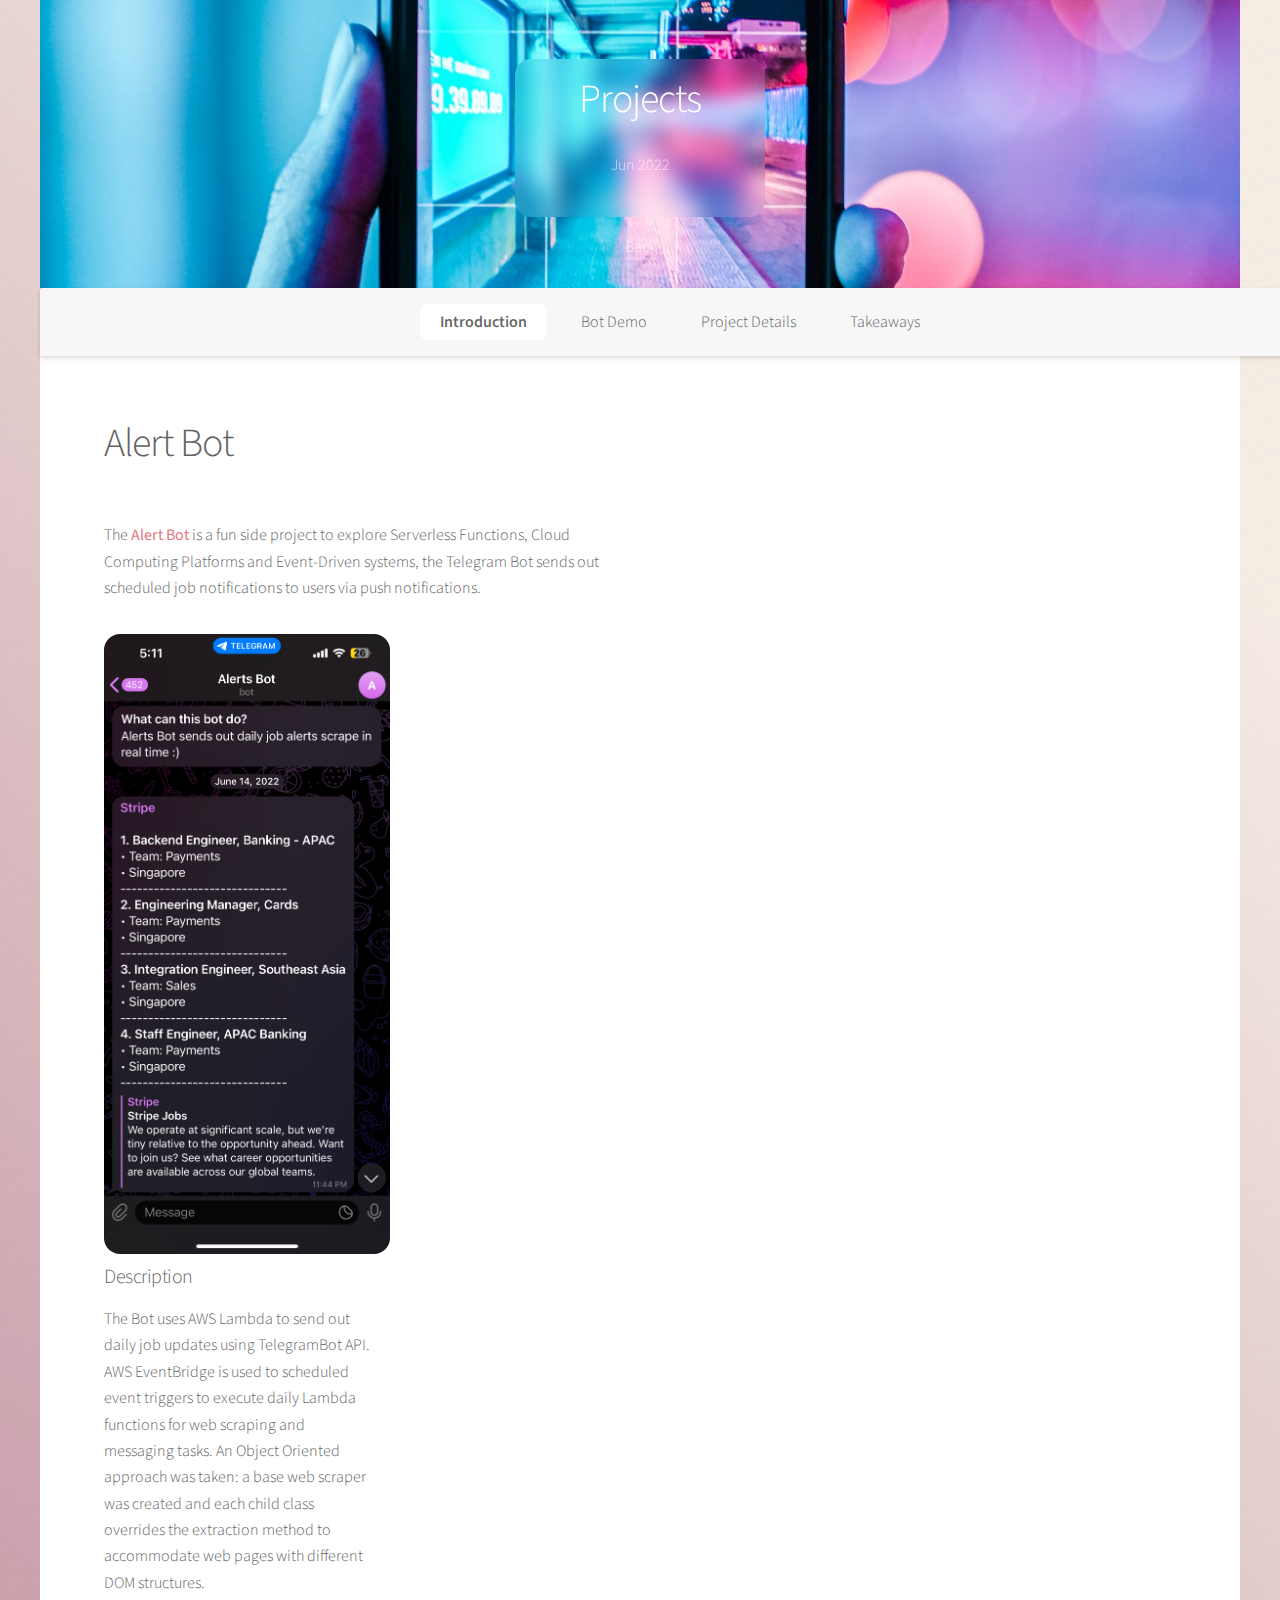
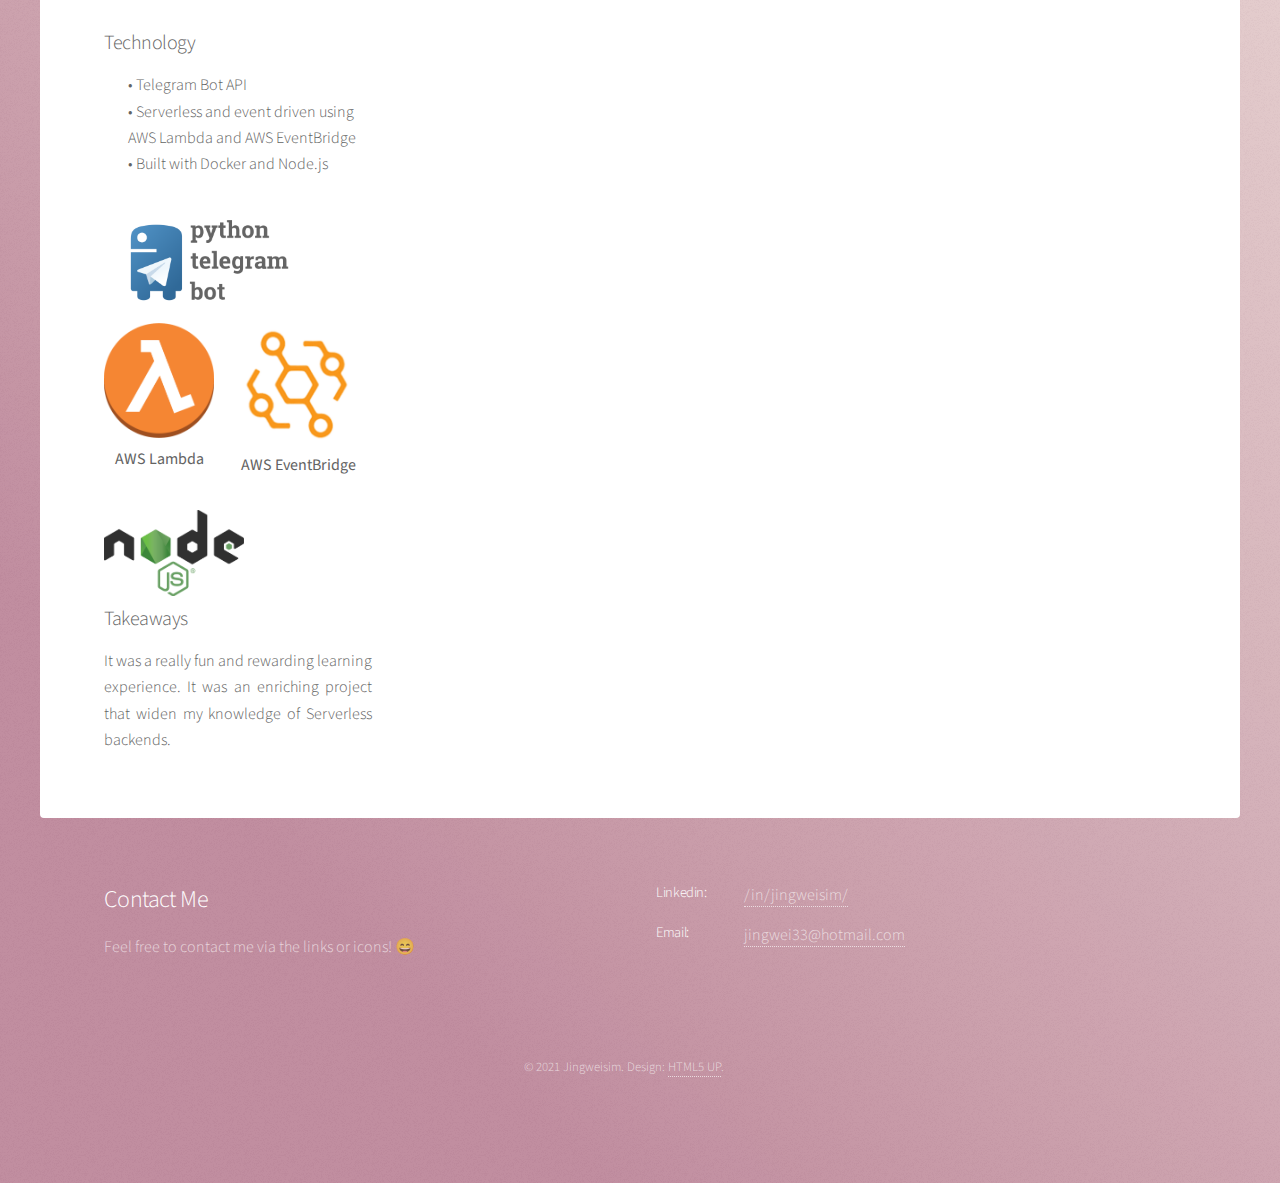
==== commit 370686af: "image banner updates" ====
--- a/alert-bot.html
+++ b/alert-bot.html
@@ -52,9 +52,7 @@
                                 <h1 class="pt-4">Alert Bot</h1>
                                 <br>
                                 <p>
-                                    <b><span style="color: #e37682;">Alert Bot </span></b> sends out scheduled job notifications to users via a Telegram Bot.
-                                    <br><br>
-                                    The <b>Alert Bot</b> is a fun side project to explore Serverless Functions, Cloud Computing Platforms and Event-Driven systems.
+                                    The <b><span style="color: #e37682;">Alert Bot</span></b> is a fun side project to explore Serverless Functions, Cloud Computing Platforms and Event-Driven systems, the Telegram Bot sends out scheduled job notifications to users via push notifications.
                                 </p>
                                 <div class="row m-4 mb-3">
                                     <div id="bot" class="col-lg-12 align-center">
--- a/assets/css/main.css
+++ b/assets/css/main.css
@@ -3487,8 +3487,8 @@
             background-position: center;
             background-repeat: no-repeat;
             background-size: cover;
-            filter: blur(1px);
-            -webkit-filter: blur(1px);
+            filter: blur(0px);
+            -webkit-filter: blur(0px);
             height: 18em;
         }
 
@@ -3504,11 +3504,11 @@
 
         .stock-bg {
             background-image: url(../../images/stock.jpg);
-            background-position: center;
-            /* background-repeat: no-repeat; */
-            /* background-size: cover; */
-            filter: blur(1px);
-            -webkit-filter: blur(1px);
+            /* background-position: center; */
+            background-repeat: no-repeat;
+            background-size: cover;
+            filter: blur(0px);
+            -webkit-filter: blur(0px);
             height: 18em;
         }
 
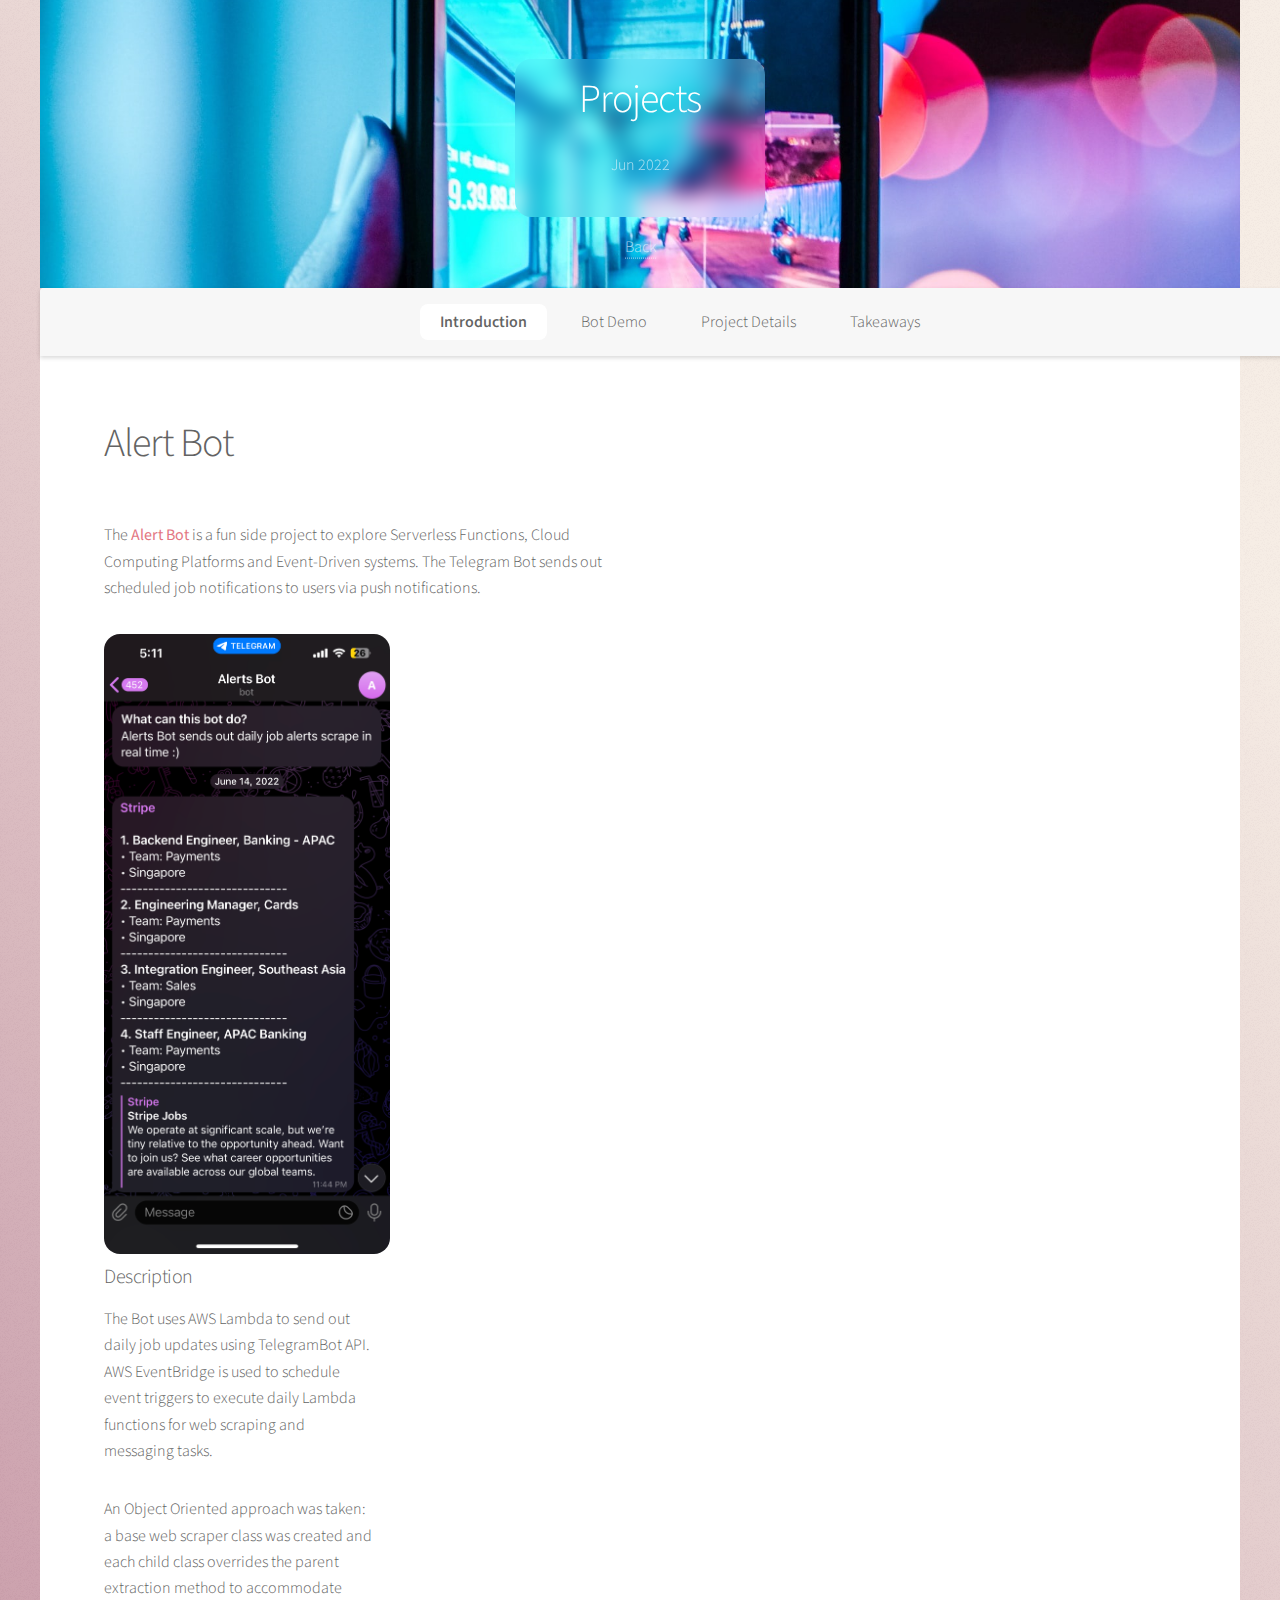
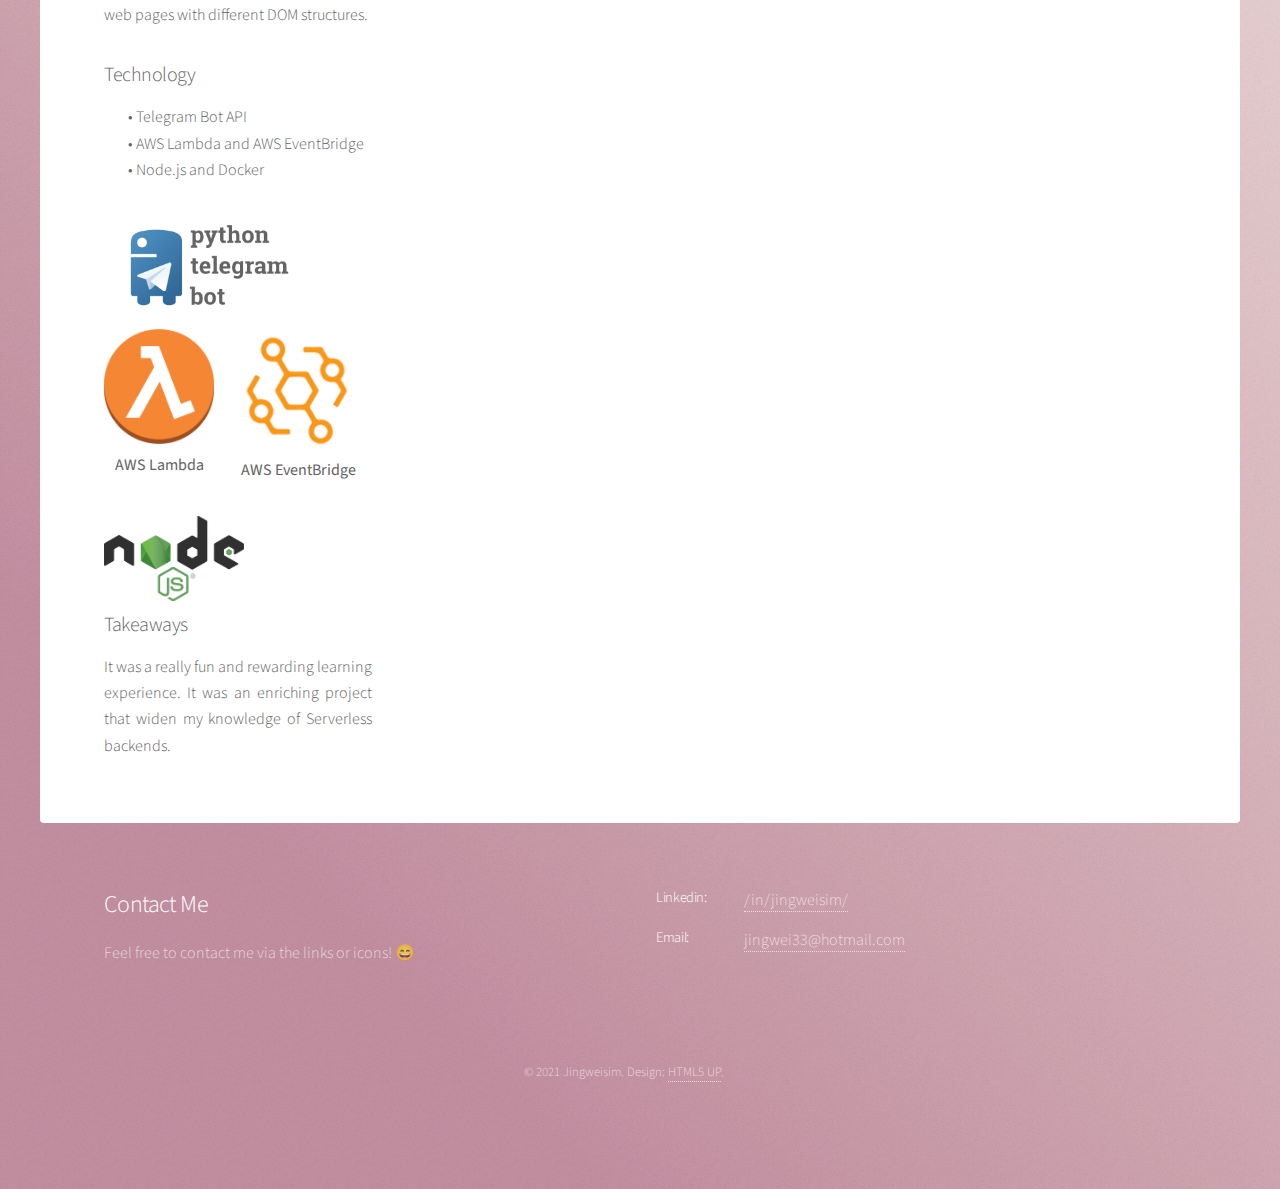
==== commit 5c9b335f: "typo fixes" ====
--- a/alert-bot.html
+++ b/alert-bot.html
@@ -52,7 +52,7 @@
                                 <h1 class="pt-4">Alert Bot</h1>
                                 <br>
                                 <p>
-                                    The <b><span style="color: #e37682;">Alert Bot</span></b> is a fun side project to explore Serverless Functions, Cloud Computing Platforms and Event-Driven systems, the Telegram Bot sends out scheduled job notifications to users via push notifications.
+                                    The <b><span style="color: #e37682;">Alert Bot</span></b> is a fun side project to explore Serverless Functions, Cloud Computing Platforms and Event-Driven systems. The Telegram Bot sends out scheduled job notifications to users via push notifications.
                                 </p>
                                 <div class="row m-4 mb-3">
                                     <div id="bot" class="col-lg-12 align-center">
@@ -64,9 +64,13 @@
                                     <h3>Description</h3>
                                     <p>
                                         The Bot uses AWS Lambda to send out daily job updates using TelegramBot API. 
-                                        AWS EventBridge is used to scheduled event triggers to execute daily Lambda functions for web scraping and messaging tasks. An Object Oriented approach was taken: a base web scraper 
-                                        was created and each child class overrides the extraction method to accommodate web pages with different DOM structures.
-                                </div>
+                                        AWS EventBridge is used to schedule event triggers to execute daily Lambda functions for web scraping and messaging tasks.
+                                    </p>
+                                    <p>
+                                        An Object Oriented approach was taken: a base web scraper class
+                                        was created and each child class overrides the parent extraction method to accommodate web pages with different DOM structures.
+                                    </p>
+                                    </div>
 
 
                                 <div class="container p-1 mb-1">
@@ -75,8 +79,8 @@
                                     </h3>
                                     <ul class="d-inline-block align-left p-0" style="list-style-type: none;">
                                         <li class="p-0">&#8226 Telegram Bot API</li>
-                                        <li class="p-0">&#8226 Serverless and event driven using AWS Lambda and AWS EventBridge</li>
-                                        <li class="p-0">&#8226 Built with Docker and Node.js</li>
+                                        <li class="p-0">&#8226 AWS Lambda and AWS EventBridge</li>
+                                        <li class="p-0">&#8226 Node.js and Docker</li>
                                     </ul>
                                 </div>
 
--- a/assets/css/main.css
+++ b/assets/css/main.css
@@ -3517,8 +3517,8 @@
             /* background-position: center; */
             background-repeat: no-repeat;
             background-size: cover;
-            filter: blur(5px);
-            -webkit-filter: blur(5px);
+            filter: blur(0px);
+            -webkit-filter: blur(0px);
             height: 18em;
         }
 
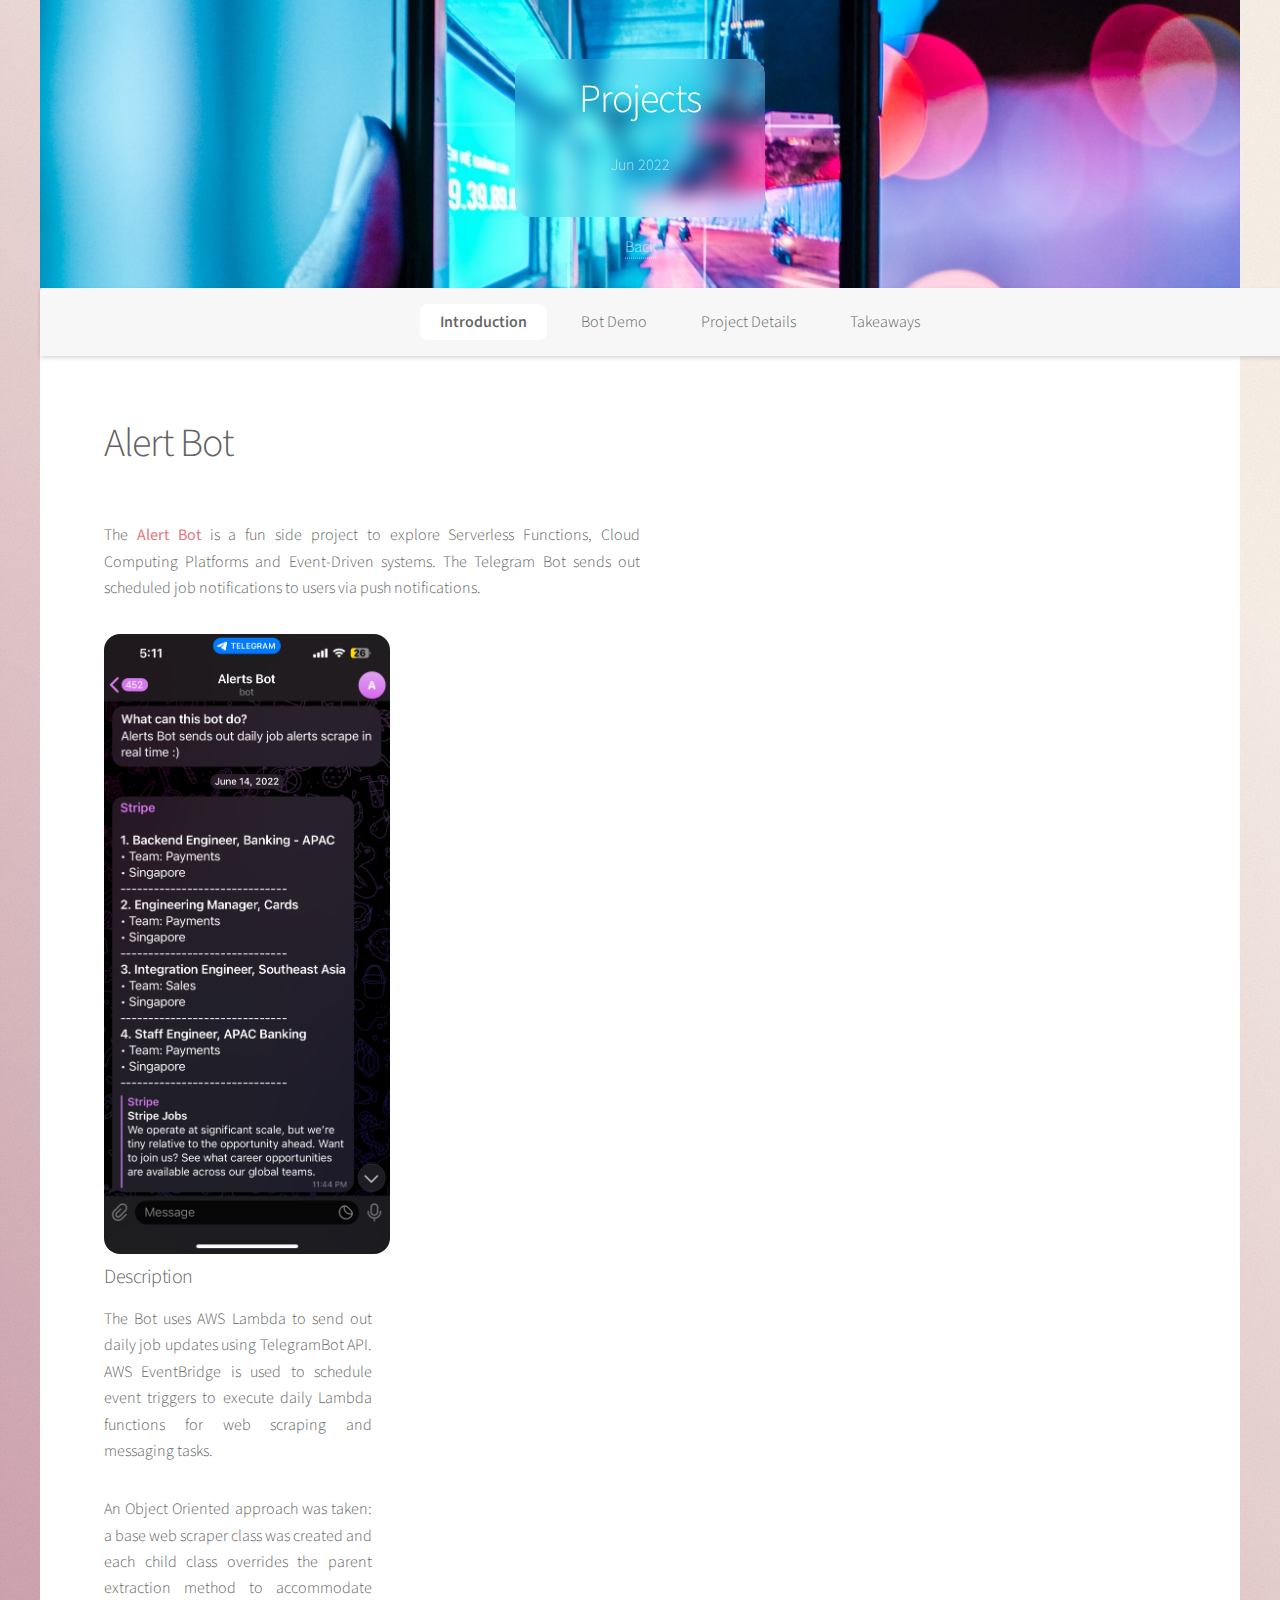
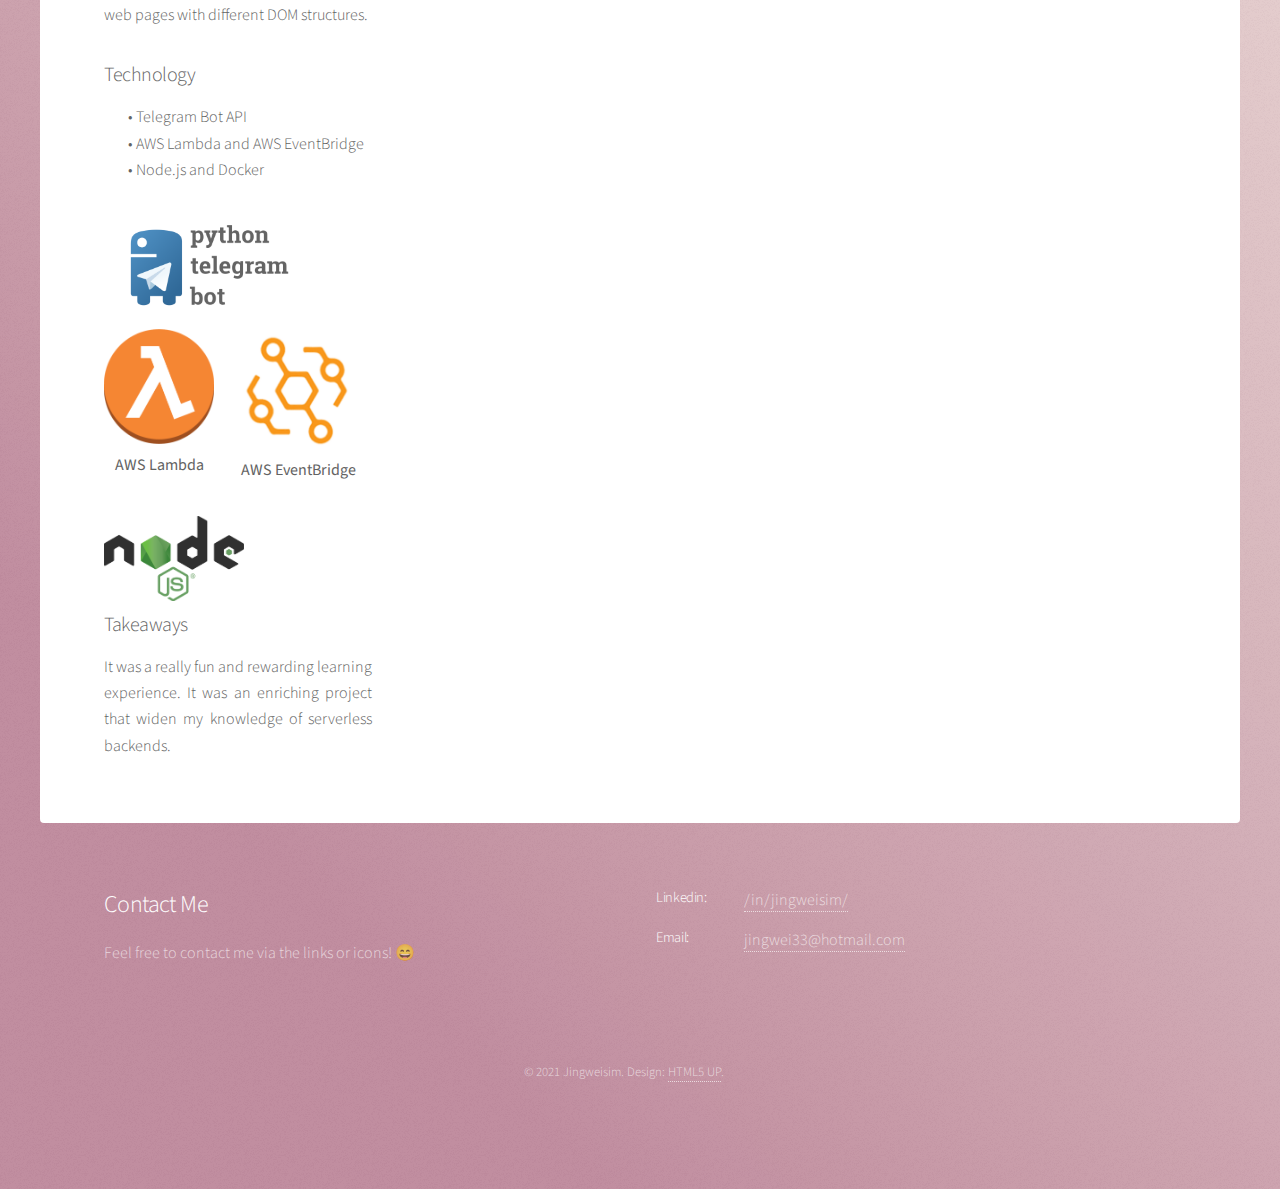
==== commit ffabaac7: "added justify to p elements" ====
--- a/alert-bot.html
+++ b/alert-bot.html
@@ -51,7 +51,7 @@
 
                                 <h1 class="pt-4">Alert Bot</h1>
                                 <br>
-                                <p>
+                                <p class="justify">
                                     The <b><span style="color: #e37682;">Alert Bot</span></b> is a fun side project to explore Serverless Functions, Cloud Computing Platforms and Event-Driven systems. The Telegram Bot sends out scheduled job notifications to users via push notifications.
                                 </p>
                                 <div class="row m-4 mb-3">
@@ -62,11 +62,11 @@
 
                                 <div id="details" class="container px-1 pb-1 pt-3 mb-1">
                                     <h3>Description</h3>
-                                    <p>
+                                    <p class="justify">
                                         The Bot uses AWS Lambda to send out daily job updates using TelegramBot API. 
                                         AWS EventBridge is used to schedule event triggers to execute daily Lambda functions for web scraping and messaging tasks.
                                     </p>
-                                    <p>
+                                    <p class="justify">
                                         An Object Oriented approach was taken: a base web scraper class
                                         was created and each child class overrides the parent extraction method to accommodate web pages with different DOM structures.
                                     </p>
@@ -107,7 +107,7 @@
                                 <div class="container mb-5">
                                     <h3 id="takeaways">Takeaways</h3>
                                     <p class="justify">
-                                        It was a really fun and rewarding learning experience. It was an enriching project that widen my knowledge of Serverless backends.    
+                                        It was a really fun and rewarding learning experience. It was an enriching project that widen my knowledge of serverless backends.    
                                     </p>
                                 </div>
                     
